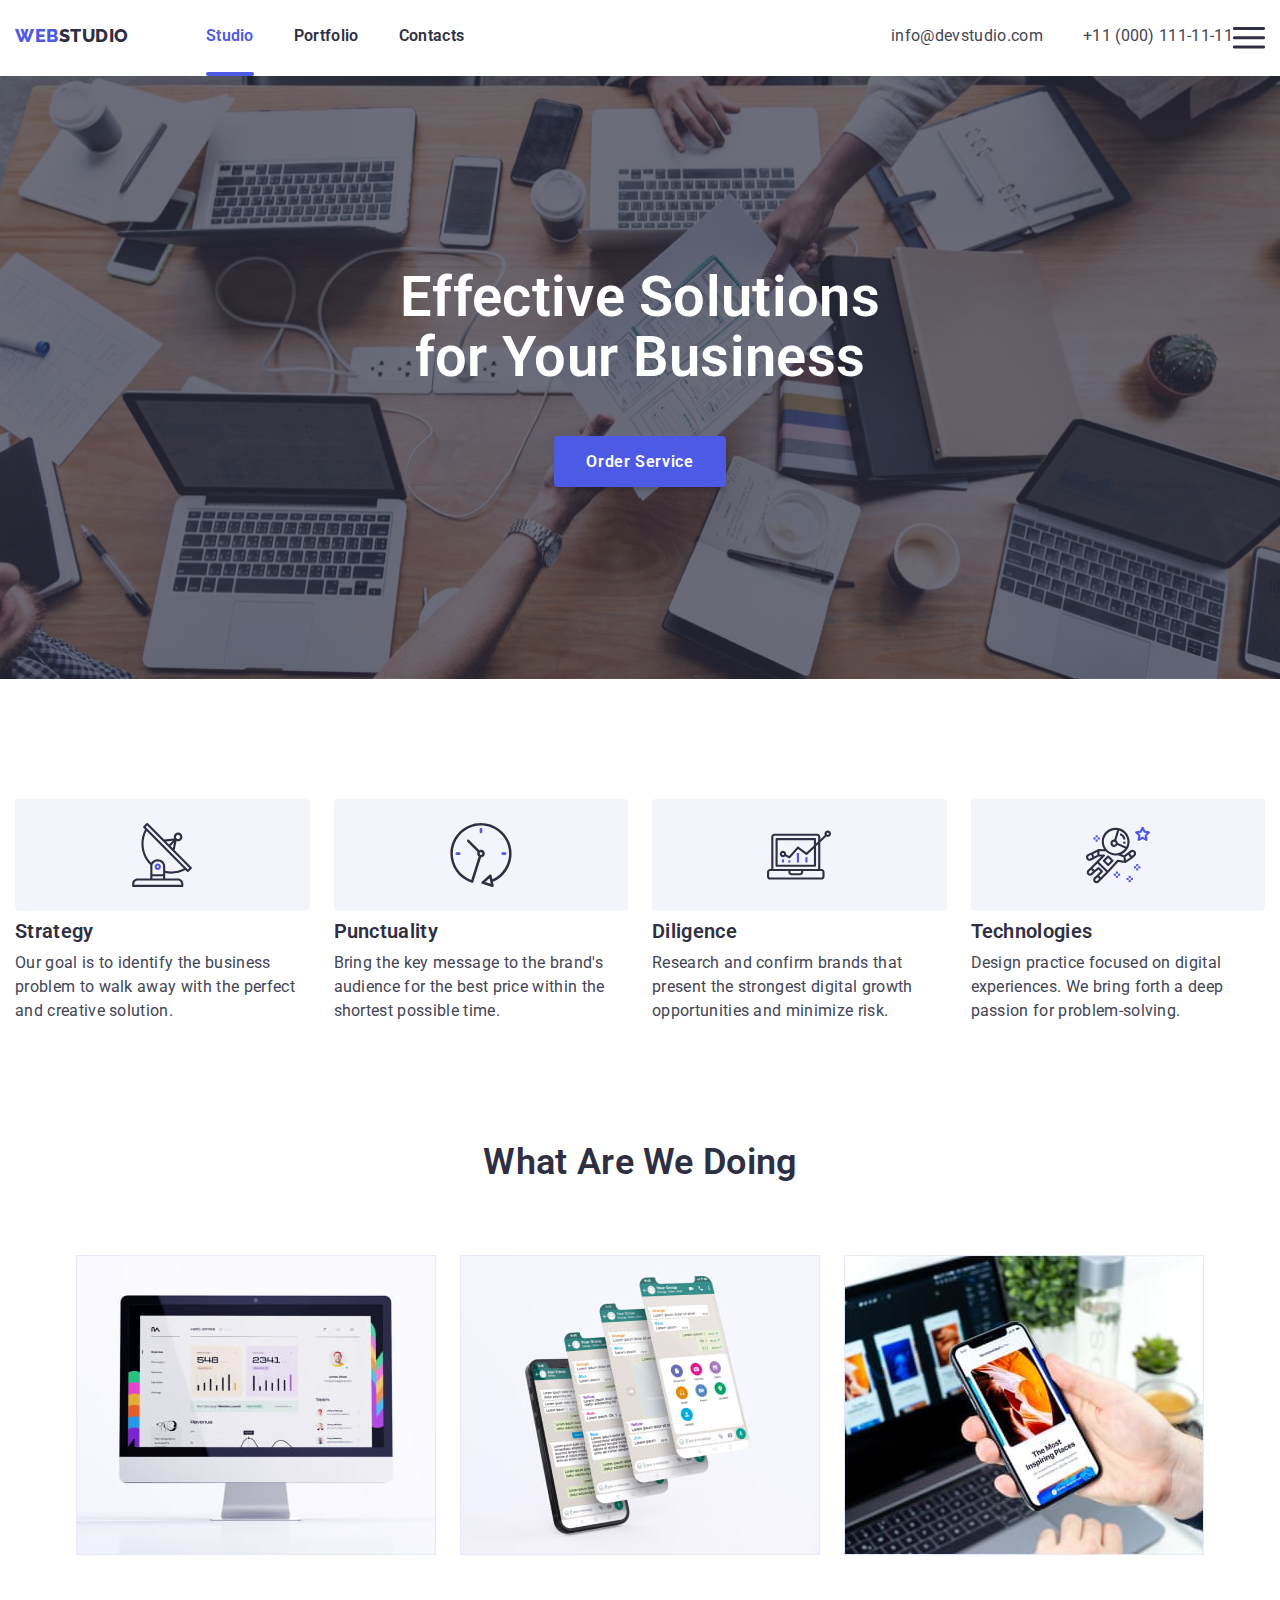
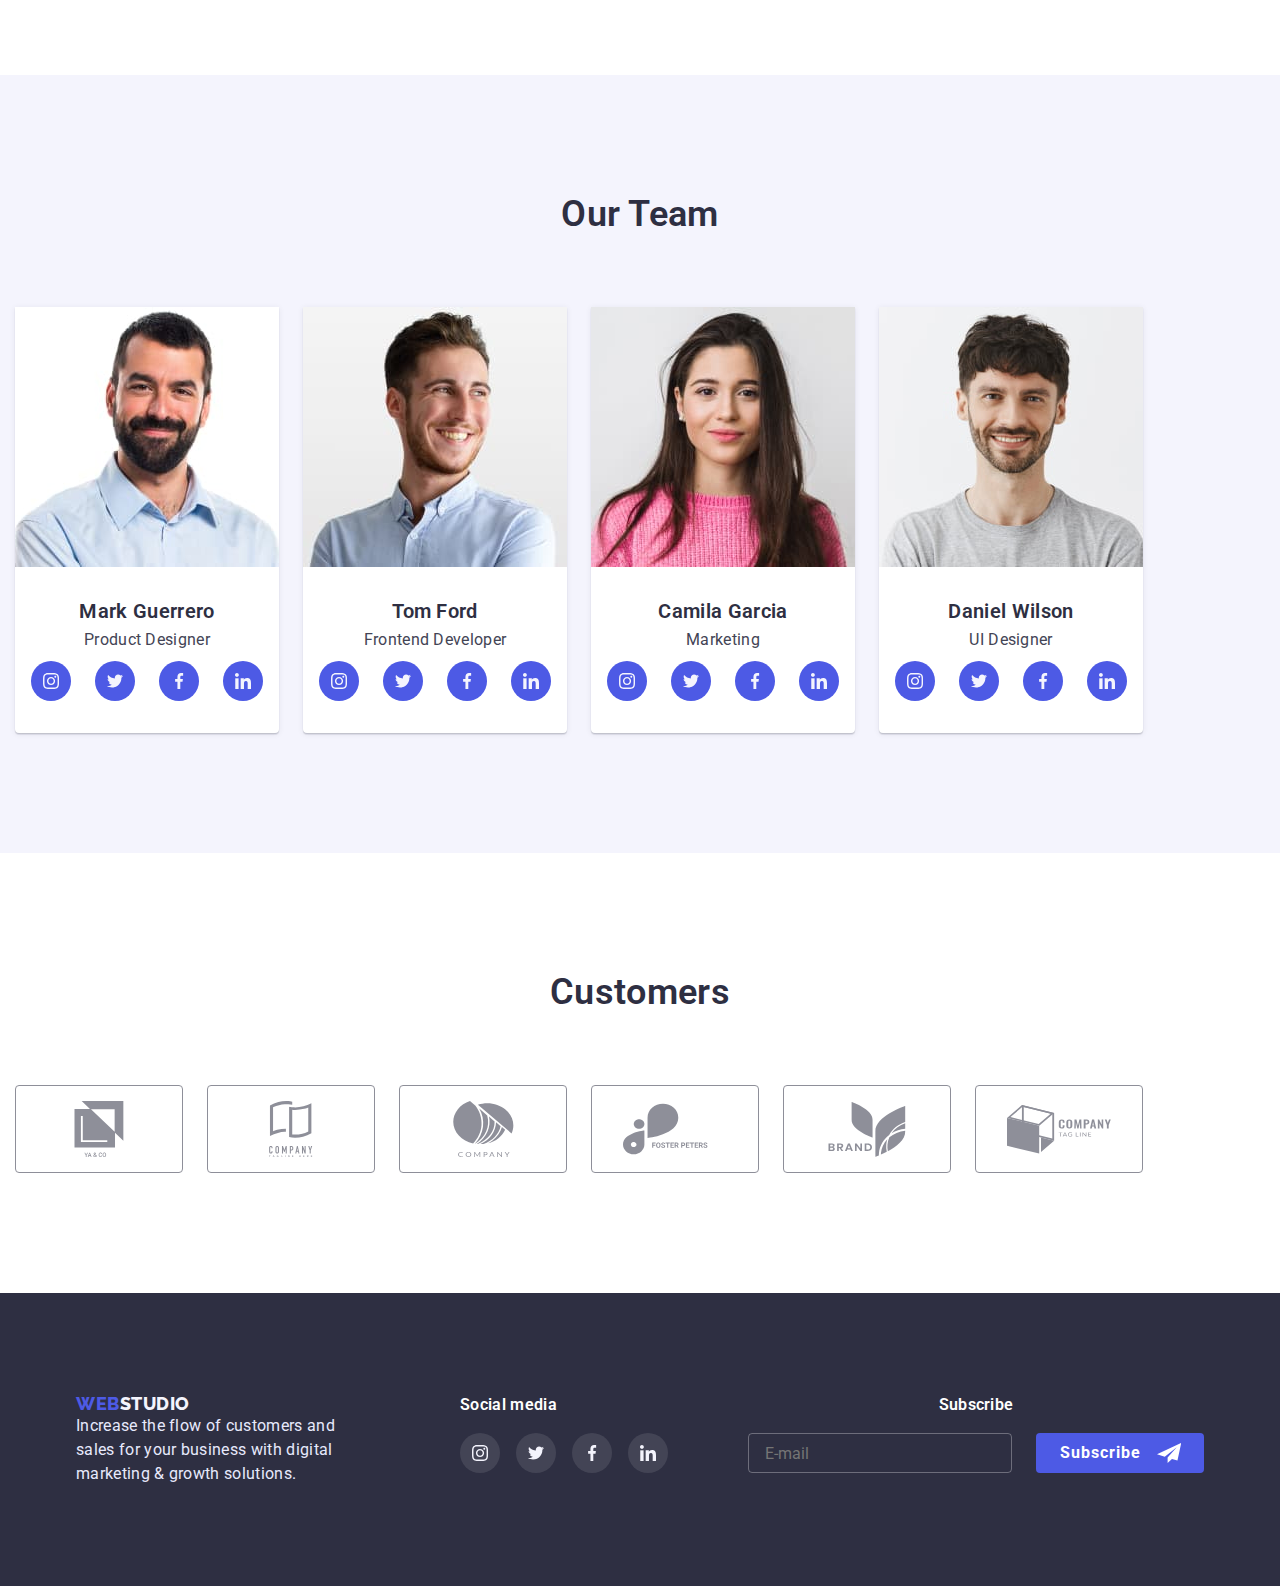
==== index.html @ 0134e2a5 "phone design" ====
<!DOCTYPE html>
<html lang="en">

<head>
    <meta charset="UTF-8" />
    <meta http-equiv="X-UA-Compatible" content="IE=edge" />
    <meta name="viewport" content="width=device-width, initial-scale=1.0" />
    <title>Web Studio</title>
    <link rel="stylesheet" href="./css/modern-normalize.css" />
    <link rel="stylesheet" href="./css/styles.css" />
    <link rel="preconnect" href="https://fonts.googleapis.com" />
    <link rel="preconnect" href="https://fonts.gstatic.com" crossorigin />
    <link
        href="https://fonts.googleapis.com/css2?family=Raleway:wght@700;800&family=Roboto:wght@400;500;700;900&display=swap"
        rel="stylesheet" />
</head>

<body>
    <header>
        <div class="container container-header">
            <a href="./index.html" class="logo-header link"><span class="web-logo">WEB</span>STUDIO</a>
            <nav class="nav-header">
                <ul class="nav-list">
                    <li><a href="./index.html" class="nav-link1 link">Studio</a></li>
                    <li>
                        <a href="./portfolio.html" class="nav-link link">Portfolio</a>
                    </li>
                    <li><a href="" class="nav-link link">Contacts</a></li>
                </ul>
            </nav>
            <ul class="contact-list">
                <li>
                    <a href="mailto:info@devstudio.com" class="contact-item link">info@devstudio.com</a>
                </li>
                <li>
                    <a href="tel:+110001111111" class="contact-item link">+11 (000) 111-11-11</a>
                </li>
            </ul>
            <svg class="menu-svg">
                <use href="./images/icons.svg#icon-menu"></use>
            </svg>
        </div>
    </header>
    <main>
        <!-- section1 -->
        <section class="section-one">
            <div class="container">
                <h1 class="main-title">Effective Solutions for Your Business</h1>
                <button type="button" class="order-button" data-modal-open>
                    Order Service
                </button>
                <div class="backdrop is-hidden" data-modal>
                    <div class="modal">
                        <button type="button" class="button-close-modal" data-modal-close>
                            <svg class="close-icon-modal">
                                <use href="./images/icons.svg#icon-close"></use>
                            </svg>
                        </button>
                        <form class="form">
                            <p>Leave your contacts and we will call you back</p>
                            <label class="label-form">
                                Name
                                <span class="input-wrapper">
                                    <input type="text" name="name" class="input-text-form" required />
                                    <svg class="icon-modal">
                                        <use href="./images/icons.svg#icon-name"></use>
                                    </svg>
                                </span>
                            </label>
                            <label class="label-form">
                                Phone
                                <span class="input-wrapper">
                                    <input type="tel" name="phone" class="input-text-form" required />
                                    <svg class="icon-modal">
                                        <use href="./images/icons.svg#icon-phone"></use>
                                    </svg></span>
                            </label>
                            <label class="label-form">
                                Email
                                <span class="input-wrapper">
                                    <input type="email" name="email-form" class="input-text-form" required />
                                    <svg class="icon-modal">
                                        <use href="./images/icons.svg#icon-email"></use>
                                    </svg></span>
                            </label>
                            <label class="label-form textarea-label">
                                Comment
                                <span class="input-wrapper">
                                    <textarea class="textarea-modal" name="comment"
                                        placeholder="Text input"></textarea></span>
                            </label>
                            <label class="label-checkbox">
                                <input type="checkbox" name="checkbox" class="checkbox" required />
                                <svg class="checkbox-svg">
                                    <use href="./images/icons.svg#icon-checkbox" width="10px" height="8px">
                                    </use>
                                </svg>
                                <span>
                                    I accept the terms and conditions of the
                                    <a href="#" class="link">Privacy Policy</a></span>
                            </label>
                            <button type="submit" class="submit-button">Send</button>
                        </form>
                    </div>
                </div>
            </div>
        </section>
        <!-- /section1 -->
        <!-- section2 -->
        <section class="section-two">
            <div class="container">
                <h2 class="hidden">Main features</h2>
                <ul class="feature-list">
                    <li class="feature-item">
                        <div class="icon-item-section-two">
                            <svg class="icon-section-two">
                                <use href="./images/icons.svg#icon-antenna"></use>
                            </svg>
                        </div>
                        <h3 class="feature-title">Strategy</h3>
                        <p class="feature-text">
                            Our goal is to identify the business problem to walk away with
                            the perfect and creative solution.
                        </p>
                    </li>
                    <li class="feature-item">
                        <div class="icon-item-section-two">
                            <svg class="icon-section-two">
                                <use href="./images/icons.svg#icon-clock"></use>
                            </svg>
                        </div>
                        <h3 class="feature-title">Punctuality</h3>
                        <p class="feature-text">
                            Bring the key message to the brand's audience for the best price
                            within the shortest possible time.
                        </p>
                    </li>
                    <li class="feature-item">
                        <div class="icon-item-section-two">
                            <svg class="icon-section-two">
                                <use href="./images/icons.svg#icon-diagram"></use>
                            </svg>
                        </div>
                        <h3 class="feature-title">Diligence</h3>
                        <p class="feature-text">
                            Research and confirm brands that present the strongest digital
                            growth opportunities and minimize risk.
                        </p>
                    </li>
                    <li class="feature-item">
                        <div class="icon-item-section-two">
                            <svg class="icon-section-two">
                                <use href="./images/icons.svg#icon-astronaut"></use>
                            </svg>
                        </div>
                        <h3 class="feature-title">Technologies</h3>
                        <p class="feature-text">
                            Design practice focused on digital experiences. We bring forth a
                            deep passion for problem-solving.
                        </p>
                    </li>
                </ul>
            </div>
        </section>
        <!-- /section2 -->
        <!-- section3 -->
        <section class="section-three">
            <div class="container container-section-three">
                <h2 class="section-title">What Are We Doing</h2>
                <ul class="img-list">
                    <li>
                        <img class="img-section-three" src="./images/computer.jpg" alt="computer" />
                    </li>
                    <li>
                        <img class="img-section-three" src="./images/phone.jpg" alt="phone" />
                    </li>
                    <li>
                        <img class="img-section-three" src="./images/laptop.jpg" alt="lapton and phone" />
                    </li>
                </ul>
            </div>
        </section>
        <!-- /section3 -->
        <!-- section4 -->
        <section class="section-four">
            <div class="container">
                <h2 class="section-title">Our Team</h2>
                <ul class="section-four-list">
                    <li class="section-four-item">
                        <img class="img-section-four" src="./images/mark.jpg" alt="Mark Guerrero photo" />
                        <div class="section-four-content">
                            <h3 class="full-name">Mark Guerrero</h3>
                            <p>Product Designer</p>
                            <ul class="icon-list-section-four">
                                <li class="icon-item-section-four">
                                    <a href="#" class="icons-social-media">
                                        <svg class="icon-section-four">
                                            <use href="./images/icons.svg#icon-instagram"></use>
                                        </svg></a>
                                </li>
                                <li class="icon-item-section-four">
                                    <a href="#" class="icons-social-media">
                                        <svg class="icon-section-four">
                                            <use href="./images/icons.svg#icon-twitter"></use>
                                        </svg></a>
                                </li>
                                <li class="icon-item-section-four">
                                    <a href="#" class="icons-social-media">
                                        <svg class="icon-section-four">
                                            <use href="./images/icons.svg#icon-facebook"></use>
                                        </svg>
                                    </a>
                                </li>
                                <li class="icon-item-section-four">
                                    <a href="#" class="icons-social-media">
                                        <svg class="icon-section-four">
                                            <use href="./images/icons.svg#icon-linkedin"></use>
                                        </svg>
                                    </a>
                                </li>
                            </ul>
                        </div>
                    </li>
                    <li class="section-four-item">
                        <img class="img-section-four" src="./images/tom.jpg" alt="Tom Ford photo" />
                        <div class="section-four-content">
                            <h3 class="full-name">Tom Ford</h3>
                            <p>Frontend Developer</p>
                            <ul class="icon-list-section-four">
                                <li class="icon-item-section-four">
                                    <a href="#" class="icons-social-media">
                                        <svg class="icon-section-four">
                                            <use href="./images/icons.svg#icon-instagram"></use>
                                        </svg></a>
                                </li>
                                <li class="icon-item-section-four">
                                    <a href="#" class="icons-social-media">
                                        <svg class="icon-section-four">
                                            <use href="./images/icons.svg#icon-twitter"></use>
                                        </svg></a>
                                </li>
                                <li class="icon-item-section-four">
                                    <a href="#" class="icons-social-media">
                                        <svg class="icon-section-four">
                                            <use href="./images/icons.svg#icon-facebook"></use>
                                        </svg>
                                    </a>
                                </li>
                                <li class="icon-item-section-four">
                                    <a href="#" class="icons-social-media">
                                        <svg class="icon-section-four">
                                            <use href="./images/icons.svg#icon-linkedin"></use>
                                        </svg>
                                    </a>
                                </li>
                            </ul>
                        </div>
                    </li>
                    <li class="section-four-item">
                        <img class="img-section-four" src="./images/camila.jpg" alt="Camila Garcia photo" />
                        <div class="section-four-content">
                            <h3 class="full-name">Camila Garcia</h3>
                            <p>Marketing</p>
                            <ul class="icon-list-section-four">
                                <li class="icon-item-section-four">
                                    <a href="#" class="icons-social-media">
                                        <svg class="icon-section-four">
                                            <use href="./images/icons.svg#icon-instagram"></use>
                                        </svg></a>
                                </li>
                                <li class="icon-item-section-four">
                                    <a href="#" class="icons-social-media">
                                        <svg class="icon-section-four">
                                            <use href="./images/icons.svg#icon-twitter"></use>
                                        </svg></a>
                                </li>
                                <li class="icon-item-section-four">
                                    <a href="#" class="icons-social-media">
                                        <svg class="icon-section-four">
                                            <use href="./images/icons.svg#icon-facebook"></use>
                                        </svg>
                                    </a>
                                </li>
                                <li class="icon-item-section-four">
                                    <a href="#" class="icons-social-media">
                                        <svg class="icon-section-four">
                                            <use href="./images/icons.svg#icon-linkedin"></use>
                                        </svg>
                                    </a>
                                </li>
                            </ul>
                        </div>
                    </li>
                    <li class="section-four-item">
                        <img class="img-section-four" src="./images/daniel.jpg" alt="Daniel Wilson photo" />
                        <div class="section-four-content">
                            <h3 class="full-name">Daniel Wilson</h3>
                            <p>UI Designer</p>
                            <ul class="icon-list-section-four">
                                <li class="icon-item-section-four">
                                    <a href="#" class="icons-social-media">
                                        <svg class="icon-section-four">
                                            <use href="./images/icons.svg#icon-instagram"></use>
                                        </svg></a>
                                </li>
                                <li class="icon-item-section-four">
                                    <a href="#" class="icons-social-media">
                                        <svg class="icon-section-four">
                                            <use href="./images/icons.svg#icon-twitter"></use>
                                        </svg></a>
                                </li>
                                <li class="icon-item-section-four">
                                    <a href="#" class="icons-social-media">
                                        <svg class="icon-section-four">
                                            <use href="./images/icons.svg#icon-facebook"></use>
                                        </svg>
                                    </a>
                                </li>
                                <li class="icon-item-section-four">
                                    <a href="#" class="icons-social-media">
                                        <svg class="icon-section-four">
                                            <use href="./images/icons.svg#icon-linkedin"></use>
                                        </svg>
                                    </a>
                                </li>
                            </ul>
                        </div>
                    </li>
                </ul>
            </div>
        </section>
        <!-- /section4 -->
        <!-- section5 -->
        <section class="section-five">
            <div class="container">
                <h2 class="section-title">Customers</h2>
                <ul class="icon-list-section-five">
                    <li class="icon-item-section-five">
                        <a href="#" class="icon-link-section-five">
                            <svg class="icon-section-five">
                                <use href="./images/icons.svg#icon-group1"></use>
                            </svg>
                        </a>
                    </li>
                    <li class="icon-item-section-five">
                        <a href="#" class="icon-link-section-five">
                            <svg class="icon-section-five">
                                <use href="./images/icons.svg#icon-group2"></use>
                            </svg>
                        </a>
                    </li>
                    <li class="icon-item-section-five">
                        <a href="#" class="icon-link-section-five">
                            <svg class="icon-section-five">
                                <use href="./images/icons.svg#icon-group3"></use>
                            </svg>
                        </a>
                    </li>
                    <li class="icon-item-section-five">
                        <a href="#" class="icon-link-section-five">
                            <svg class="icon-section-five">
                                <use href="./images/icons.svg#icon-group4"></use>
                            </svg>
                        </a>
                    </li>
                    <li class="icon-item-section-five">
                        <a href="#" class="icon-link-section-five">
                            <svg class="icon-section-five">
                                <use href="./images/icons.svg#icon-group5"></use>
                            </svg>
                        </a>
                    </li>
                    <li class="icon-item-section-five">
                        <a href="#" class="icon-link-section-five">
                            <svg class="icon-section-five">
                                <use href="./images/icons.svg#icon-group6"></use>
                            </svg>
                        </a>
                    </li>
                </ul>
            </div>
        </section>
    </main>
    <footer>
        <div class="container container-footer">
            <div class="footer-box">
                <a href="./index.html" class="logo-footer link">
                    <span class="web-logo">WEB</span>STUDIO
                </a>
                <p class="text-footer">
                    Increase the flow of customers and sales for your business with
                    digital marketing & growth solutions.
                </p>
            </div>
            <div class="footer-social-media">
                <p class="p-footer-icons">Social media</p>
                <ul class="icon-list-footer">
                    <li class="icon-item-footer">
                        <a href="#" class="icons-social-media">
                            <svg class="icon-footer">
                                <use href="./images/icons.svg#icon-instagram"></use>
                            </svg></a>
                    </li>
                    <li class="icon-item-footer">
                        <a href="#" class="icons-social-media">
                            <svg class="icon-footer">
                                <use href="./images/icons.svg#icon-twitter"></use>
                            </svg>
                        </a>
                    </li>
                    <li class="icon-item-footer">
                        <a href="#" class="icons-social-media">
                            <svg class="icon-footer">
                                <use href="./images/icons.svg#icon-facebook"></use>
                            </svg>
                        </a>
                    </li>
                    <li class="icon-item-footer">
                        <a href="#" class="icons-social-media">
                            <svg class="icon-footer">
                                <use href="./images/icons.svg#icon-linkedin"></use>
                            </svg>
                        </a>
                    </li>
                </ul>
            </div>
            <div class="subscribe-footer">
                <p class="p-footer-icons">Subscribe</p>
                <form>
                    <label class="label-subscribe">
                        <input name="email-footer" type="email" placeholder="E-mail" class="input-footer" required>
                    </label>
                    <button type="submit" class="subscribe-button">Subscribe
                        <svg class="svg-subscribe-button">
                            <use href="./images/icons.svg#icon-send"></use>
                        </svg></button>
                </form>
            </div>
        </div>
    </footer>
    <script src="./js/modal.js"></script>
</body>

</html>
---- css/styles.css ----
:root {
    --iris: #4d5ae5;
    --navy-blue: #2E2F42;
    --green: #31D0AA;
    --slate: #434455;
    --light-slate: #8e8f99;
    --cornflower: #E7E9FC;
    --cloud: #f4f4fd;
}

* {
    margin: 0;
    padding: 0;
}

body {
    font-family: 'Roboto', sans-serif;
    font-style: normal;
    font-size: 16px;
    letter-spacing: 0.02em;
    color: var(--slate);
}

li {
    list-style: none;
}

.link{
    text-decoration: none;
}

.container {
    margin-left: auto;
    margin-right: auto;
    padding: 0 15px;
}

.hidden {
    position: absolute;
    width: 1px;
    height: 1px;
    margin: -1px;
    border: 0;
    padding: 0;
    white-space: nowrap;
    clip-path: inset(100%);
    clip: rect(0 0 0 0);
    overflow: hidden;
}

.section-title {
    font-weight: 600;
    font-size: 36px;
    line-height: 1.11;
    text-transform: capitalize;
    color: var(--navy-blue);
    margin-bottom: 72px;
}

div>.section-title {
    text-align: center;
}
.icons-social-media{
    display: flex;
    justify-content: center;
    align-items: center;
}

.icons-social-media:hover,
.icons-social-media:focus {
    background-color: var(--green);
}

/* header */
header {
    background: #FFFFFF;
    box-shadow: 0px 2px 1px rgba(46, 47, 66, 0.08), 0px 1px 1px rgba(46, 47, 66, 0.16), 0px 1px 6px rgba(46, 47, 66, 0.08);
}

.container-header {
    display: flex;
    align-items: center;
}

.logo-header {
    font-family: 'Raleway';
    font-weight: 800;
    font-size: 18px;
    line-height: 1.33;
    letter-spacing: 0.03em;
    text-transform: uppercase;
    color: var(--navy-blue);
    margin-right: 77px;
    padding: 24px 0 28px 0;
}

.web-logo {
    color: var(--iris);
}

.nav-header {
    margin-right: auto;
}

.nav-list {
    display: flex;
}

.nav-list li:not(:last-child) {
    margin-right: 40px;
}

.nav-link1,
.nav-link2 {
    font-weight: 600;
    line-height: 1.5;
    color: var(--navy-blue);
    position: relative;
    transition: color 250ms cubic-bezier(0.4, 0, 0.2, 1);
    padding: 24px 0 28px 0;
    display: block;
    color: var(--iris);
}

.nav-link1::after,
.nav-link2::after {
    content: '';
    position: absolute;
    background-color: #4d5ae5;
    width: 100%;
    border-radius: 4px;
    height: 4px;
    left: 0;
    bottom: 0;
}

.nav-link {
    display: block;
    font-weight: 600;
    line-height: 1.5;
    color: var(--navy-blue);
    padding: 24px 0 28px 0;
    transition: color 250ms cubic-bezier(0.4, 0, 0.2, 1);
}

.nav-link:hover,
.nav-link:focus,
.nav-link:active {
    color: var(--iris);
}

.nav-link1:hover,
.nav-link1:focus,
.nav-link1:active, 
.nav-link2:hover,
.nav-link2:focus,
.nav-link2:active
.nav-link3:hover,
.nav-link3:focus,
.nav-link3:active{
    color: var(--iris);
}

.contact-list {
    display: flex;
}

.contact-list li:not(:last-child) {
    margin-right: 40px;
}

.contact-item {
    color: var(--slate);
    display: block;
    line-height: 1.5;
    padding: 24px 0 28px 0;
    transition: color 250ms cubic-bezier(0.4, 0, 0.2, 1);
}

.contact-item:hover,
.contact-item:focus,
.contact-item:active {
    color: var(--iris);
}
.menu-svg{
    width: 32px;
    height: 22px;
    stroke: var(--navy-blue);
}
/* main */
/* section1 */
.section-one {
    padding: 192px 0;
    text-align: center;
    background-image: linear-gradient(90deg, rgba(46, 47, 66, 0.7) 100%, rgba(46, 47, 66, 0.7) 100%), url(../images/peopleOffice.jpg);
    background-size: 1440px 603px;
    background-position: center;
    background-repeat: no-repeat;
}

.main-title {
    font-weight: 600;
    font-size: 56px;
    line-height: 1.07;
    color: #FFFFFF;
    margin-bottom: 48px;
    width: 492px;
    margin-left: auto;
    margin-right: auto;
}

.order-button {
    display: inline-block;
    background-color: var(--iris);
    box-shadow: 0px 4px 4px 0px #00000026;
    padding: 16px 32px;
    border-radius: 4px;
    cursor: pointer;
    font-weight: 600;
    line-height: 1.19;
    font-size: 16px;
    letter-spacing: 0.04em;
    color: #FFFFFF;
    border: 0;
    transition: background-color 250ms cubic-bezier(0.4, 0, 0.2, 1), box-shadow 2000ms cubic-bezier(0.4, 0, 0.2, 1);
}

.order-button:hover,
.order-button:focus {
    box-shadow: 0px 2px 1px 0px #2E2F4214, 0px 1px 1px 0px #2E2F4229, 0px 1px 6px 0px #2E2F4214;
}

.order-button:active {
    background-color: #404BBF;
    box-shadow: 0px 4px 4px 0px #00000026;
}

/* section2 */
.icon-item-section-two {
    display: flex;
    justify-content: center;
    align-items: center;
    background-color: var(--cloud);
    height: 112px;
    border-radius: 4px;
    margin-bottom: 8px;
}

.icon-section-two {
    width: 64px;
    height: 64px;
}

.section-two {
    padding: 120px 0;
}

.feature-list {
    display: flex;
}

.feature-item {
    flex-basis: calc((100% - 3 * 24px) / 4);
}

.feature-item:not(:last-child) {
    margin-right: 24px;
}

.feature-text {
    line-height: 1.5;
}

.feature-title {
    font-weight: 600;
    font-size: 20px;
    line-height: 1.2;
    color: var(--navy-blue);
    margin-bottom: 8px;
}

/* section3 */
.section-three {
    padding-bottom: 120px;
}

.container-section-three {
    flex-direction: column;
}

.img-section-three {
    display: block;
    max-width: 100%;
    height: auto;
}

.img-list {
    display: flex;
    justify-content: center;
}

.img-list li:not(:last-child) {
    margin-right: 24px;
}

/* section4 */
.section-four {
    background-color: var(--cloud);
    padding: 120px 0;
}

.section-four-content {
    padding: 32px 16px;
    text-align: center;
}

.section-four-list {
    display: flex;
}

.icon-list-section-four {
    display: flex;
    justify-content: center;
    align-items: center;
}

.section-four-content p {
    margin-bottom: 12px;
}

.icon-section-four{
width: 16px;
height: 16px;
}

.icon-item-section-four:not(:last-child) {
    margin-right: 24px;
}

.section-four-item {
    background-color: #FFFFFF;
    box-shadow: 0px 1px 6px rgba(46, 47, 66, 0.08), 0px 1px 1px rgba(46, 47, 66, 0.16), 0px 2px 1px rgba(46, 47, 66, 0.08);
    border-radius: 0px 0px 4px 4px;
}

.section-four-item:not(:last-child) {
    margin-right: 24px;
}

.full-name {
    font-weight: 600;
    font-size: 20px;
    line-height: 1.2;
    color: var(--navy-blue);
    margin-bottom: 8px;
}

.img-section-four {
    display: block;
    width: 264px;
    height: 260px;
}

.icon-item-section-four a{
    width: 40px;
    height: 40px;
    border-radius: 50%;
    background-color: var(--iris);
    transition: background-color 250ms cubic-bezier(0.4, 0, 0.2, 1);
}
/* section5 */
.section-five {
    padding: 120px 0;
}

.icon-list-section-five {
    display: flex;
}

.icon-link-section-five {
    width: 168px;
    height: 88px;
    border: 1px solid var(--light-slate);
    border-radius: 4px;
    fill: var(--light-slate);
    display: flex;
    align-items: center;
    justify-content: center;
    transition: fill 250ms cubic-bezier(0.4, 0, 0.2, 1), border 250ms cubic-bezier(0.4, 0, 0.2, 1);
}

.icon-link-section-five:hover,
.icon-link-section-five:focus {
    fill: var(--iris);
    border: 1px solid var(--iris);
}

.icon-item-section-five:not(:last-child) {
    margin-right: 24px;
}

.icon-section-five {
    width: 104px;
    height: 56px;
} 
/* footer */
footer {
    background-color: var(--navy-blue);
    padding: 100px 0;
    display: flex;
}
.container-footer {
    display: flex;
}
.footer-social-media{
    margin-right: 80px;
}
.footer-box {
    width: 264px;
    margin-right: 120px;
}

.logo-footer {
    font-family: 'Raleway';
    font-weight: 800;
    font-size: 18px;
    line-height: 1.166;
    letter-spacing: 0.03em;
    text-transform: uppercase;
    color: var(--cloud);
    margin-bottom: 16px;
}

.text-footer {
    line-height: 1.5;
    color: var(--cornflower);
}

.icon-list-footer {
    display: flex;
}

.p-footer-icons {
    font-weight: 600;
    line-height: 1.5;
    color: #ffffff;
    margin-bottom: 16px;
}

.icon-footer {
    width: 16px;
    height: 16px;
}

.icon-item-footer a {
    background-color: rgba(255, 255, 255, 0.1);
    transition: background-color 250ms cubic-bezier(0.4, 0, 0.2, 1);
    width: 40px;
    height: 40px;
    border-radius: 50%;
}

.icon-item-footer:not(:last-child) {
    margin-right: 16px;
}
.subscribe-button{
    color: #fff;
    background-color: var(--iris);
    width: 168px;
    height: 40px;
    cursor: pointer;
    border: none;
    border-radius: 4px;
    font-weight: 700;
    letter-spacing: 0.06em;
    font-size: 16px;
    line-height: 1.5;
    padding: 8px 0 8px 24px;
    display: flex;
    transition: background-color 250ms cubic-bezier(0.4, 0, 0.2, 1);
}
.subscribe-button:active{
    background-color: rgba(64, 75, 191, 1);
}

.label-subscribe p{
    margin-bottom: 16px;
}
.input-footer{
    width: 264px;
    height: 40px;
    border-radius: 4px;
    background-color: inherit;
    border: 1px solid rgba(255, 255, 255, 0.3);
    color: #fff;
    outline: inherit;
    padding: 8px 0 8px 16px;
    transition: border-color 250ms linear;
}
.input-footer:focus {
    border-color: var(--iris);
}
.label-subscribe{
    margin-right: 24px;
    display: flex;
    flex-direction: column;
    cursor: pointer;
}

.svg-subscribe-button{
    width: 24px;
    height: 24px;
    fill: #fff;
    margin-left: 16px;
}
.subscribe-footer form{
    display: flex;
}
/* portfolio */
.section-portfolio {
    padding-top: 96px;
    padding-bottom: 120px;
}

.portfolio-button-list {
    display: flex;
    justify-content: center;
    margin-bottom: 72px;
}

.portfolio-button {
    background-color: var(--cloud);
    border: 1px solid var(--cornflower);
    border-radius: 4px;
    font-weight: 600;
    letter-spacing: 0.04em;
    line-height: 1.5;
    font-size: 16px;
    cursor: pointer;
    color: var(--iris);
    padding: 8px 16px;
    transition: color 250ms cubic-bezier(0.4, 0, 0.2, 1), background-color 250ms cubic-bezier(0.4, 0, 0.2, 1), box-shadow 250ms cubic-bezier(0.4, 0, 0.2, 1);
}

.portfolio-button-list li:not(:last-child) {
    margin-right: 24px;
}

.portfolio-button:hover,
.portfolio-button:focus {
    box-shadow: 0px 2px 2px 0px #0000001F, 0px 2px 1px 0px #00000014, 0px 3px 1px 0px #0000001A;
    background-color: var(--iris);
    color: #FFFFFF;
    border-color: transparent;
}

.portfolio-button:active {
    background-color: var(--cloud);
    color: var(--iris);
    box-shadow: none;
}

.portfolio-block-list {
    display: flex;
    flex-wrap: wrap;
}

.img-portfolio {
    display: block;
}

.portfolio-block {
    display: flex;
    flex-direction: column;
    box-shadow: 0px 1px 6px 0px rgba(46, 47, 66, 0.08);
    flex-basis: calc((100% - 6 * 24px) / 9);
    transition: box-shadow 250ms cubic-bezier(0.4, 0, 0.2, 1);
}

.portfolio-block:hover {
    box-shadow: 0px 2px 1px 0px #2E2F4214, 0px 1px 1px 0px #2E2F4229, 0px 1px 6px 0px #2E2F4214;
}

.portfolio-block a:focus {
    box-shadow: 0px 2px 1px 0px #2E2F4214, 0px 1px 1px 0px #2E2F4229, 0px 1px 6px 0px #2E2F4214;
}

.portfolio-block:not(:nth-last-child(-n + 3)) {
    margin-bottom: 48px;
}

.portfolio-block:not(:nth-child(3n)) {
    margin-right: 24px;
}

.block-content {
    padding: 32px 16px 32px 16px;
    border-bottom: 0.5px solid var(--cloud);
    border-right: 0.5px solid var(--cloud);
    border-left: 0.5px solid var(--cloud);
}

.picture-text {
    color: var(--cloud);
    line-height: 1.5;
}

.section-h {
    font-weight: 600;
    font-size: 20px;
    line-height: 1.2;
    color: var(--navy-blue);
    margin-bottom: 8px;
}

.relative-portfolio-block {
    position: relative;
    width: 360px;
    height: 300px;
    overflow: hidden;
}

.absolute-portfolio-block {
    position: absolute;
    transition: top 250ms cubic-bezier(0.4, 0, 0.2, 1);
    padding: 40px 32px 0 32px;
    background-color: var(--iris);
    width: 360px;
    height: 300px;
    left: 0;
    top: 300px;
}

.portfolio-block:hover .absolute-portfolio-block,
a:focus .absolute-portfolio-block {
    top: 0;
}

.block-content p {
    color: var(--slate);
}

/* modal */
.is-hidden {
    visibility: hidden;
    opacity: unset;
    pointer-events: none;
}

.modal {
    position: absolute;
    top: 50%;
    left: 50%;
    transform: translate(-50%, -50%);
    width: 408px;
    height: 579px;
    background-color: rgba(252, 252, 252, 1);
    opacity: 1;
    padding:  72px 24px 24px 24px;
    display: flex;
    flex-direction: column;
    align-items: center;
    justify-content: center;
}

.is-hidden .modal{
    opacity: 0;
    top: 100%
}
.backdrop {
    position: fixed;
    top: 0;
    left: 0;
    width: 100%;
    height: 100%;
    background-color: rgba(46, 47, 66, 0.4);
    opacity: 1;
    transition: opacity 375ms cubic-bezier(0.4, 0, 0.2, 1), visibility 375ms cubic-bezier(0.4, 0, 0.2, 1), pointer-events 375ms cubic-bezier(0.4, 0, 0.2, 1);
}
.backdrop.is-hidden{
    opacity: 0;
}
.backdrop:not(.is-hidden) .modal{
    transition: opacity 375ms cubic-bezier(0.4, 0, 0.2, 1), top 375ms cubic-bezier(0.4, 0, 0.2, 1);
}
.backdrop.is-hidden .modal {
    transition: opacity 375ms cubic-bezier(0.4, 0, 0.2, 1), top 375ms cubic-bezier(0.4, 0, 0.2, 1);
}

.close-icon-modal {
    width: 8px;
    height: 8px;
}

.button-close-modal {
    border: 1px solid rgba(0, 0, 0, 0.1);
    border-radius: 50%;
    width: 24px;
    height: 24px;
    position: absolute;
    left: 360px;
    top: 24px;
    display: flex;
    justify-content: center;
    align-items: center;
    cursor: pointer;
    background-color: var(--cornflower);
}


.button-close-modal:hover,
.button-close-modal:focus {
    box-shadow: 0px 2px 1px 0px rgba(46, 47, 66, 0.08), 0px 1px 1px 0px rgba(46, 47, 66, 0.16), 0px 1px 6px 0px rgba(46, 47, 66, 0.08);
    border: none;
}



/* form */
.subscribe-footer p{
    font-weight: 600;
    font-size: 16px;
    line-height: 1.5;
    display: flex;
    justify-content: center;
    color: #fff;
}
.textarea-label{
    margin-bottom: 16px;
}
.textarea-modal{
    resize: none;
    height: 120px;
    width: 100%;
    border: 1px solid rgba(33, 33, 33, 0.2);
    border-radius: 4px;
    padding-left: 16px;
    padding-top: 8px;
    outline: transparent;
    transition: border-color 250ms cubic-bezier(0.4, 0, 0.2, 1);
}
.textarea-modal::placeholder{
    font-weight: 400;
    font-size: 12px;
    line-height: 1.667;
    color: rgba(117, 117, 117, 0.5);
}
.textarea-modal:focus{
    border-color: var(--iris);
}
.textarea-wrapper{
    margin-bottom: 16px;    
}
.input-text-form{
    width: 100%;
    height: 40px;
    border-radius: 4px;
    border: 1px solid rgba(33, 33, 33, 0.2);
    padding-left: 34px;
    transition: border-color 250ms cubic-bezier(0.4, 0, 0.2, 1);
}
.input-text-form{
    outline: transparent;
}
.input-text-form:focus{
    border-color: var(--iris);
}
.input-text-form:focus+.icon-modal{
    fill: var(--iris);
}
.label-form{
    cursor: pointer;
    margin-bottom: 8px;
    font-weight: 400;
    font-size: 12px;
    line-height: 1.166;
    color: var(--light-slate);
    display: flex;
    flex-direction: column;
    text-align: start;
}
.input-wrapper{
    position: relative;
    margin-top: 4px;
}

.label-checkbox a{
    color: var(--iris);
}
.label-form:nth-child(2) .icon-modal{
    width: 12px;
    height: 12px;
}
.label-form:nth-child(3) .icon-modal{
width: 13px;
height: 13px;
}
.label-form:nth-child(4) .icon-modal{
width: 15px;
height: 12px;
}
.icon-modal{
    position: absolute;
    fill: inherit;
    transition: fill 250ms cubic-bezier(0.4, 0, 0.2, 1);
    top: 14px;
    left: 19px;   
}

.submit-button{
    width: 170px;
    padding: 16px 32px;
    background-color: var(--iris);
    border: none;
    border-radius: 4px;
    color: #fff;
    cursor: pointer;
}
.submit-button:hover,
.submit-button:focus{
    box-shadow: 0px 1px 6px rgba(46, 47, 66, 0.08), 0px 1px 1px rgba(46, 47, 66, 0.16), 0px 2px 1px rgba(46, 47, 66, 0.08);
}
.label-checkbox{
    display: flex;
    margin-bottom: 24px;
    cursor: pointer;
    position: relative;
    font-size: 12px;
    font-weight: 400px;
    line-height: 1.333;
}
.checkbox{
    width: 16px;
    height: 16px;
    border-radius: 2px;
    margin-right: 8px;
    opacity: 1;
}

.checkbox-svg{
    position: absolute;
    width: 16px;
    height: 16px;
    fill: #fff;
    padding: 4px 3px;
    border-radius: 2px;
    transition: background-color 250ms linear, border 250ms linear;
}
.checkbox:checked{
    opacity: 0;
}
.checkbox:checked+.checkbox-svg{
    background-color: var(--iris);
}
/* phone */
@media screen and (min-width: 480px) and (max-width: 768px){
    /* header */
    .nav-list,
    .contact-list,
    .icon-item-section-two,
    .section-three{
        position: absolute;
        width: 1px;
        height: 1px;
        margin: -1px;
        border: 0;
        padding: 0;
        white-space: nowrap;
        clip-path: inset(100%);
        clip: rect(0 0 0 0);
        overflow: hidden;
    }
    .logo-header{
        padding: 24px 0;
    }
    .container{
        padding: 0 16px;
        width: 100%;
    }
    /* section1 */
    .main-title{
    font-weight: 600;
    font-size: 36px;
    line-height: 1.11;
    width: 317px;
    }
    .section-one{
        padding: 112px 0;
    }
    /* section2 */
    .section-two{
        padding: 96px 0;
    }
    .feature-list{
        flex-direction: column;
    }
    .feature-item{
        display: flex;
        flex-direction: column;
        justify-content: center;
        align-items: center;
    }
    .feature-item:not(:last-child){
        margin-right: 0;
        margin-bottom: 72px;
    }
    .feature-title{
        font-size: 36px;
        line-height: 1.11;
    }
    .feature-text{
        font-weight: 600;
    }
    /* section4 */
    .section-four{
        padding: 96px 0;
    }
    .section-title{
        margin-bottom: 72px;
    }
    .section-four-list{
        flex-direction: column;
        justify-content: center;
        align-items: center;
    }
    .section-four-item{
        width: 260.35px;
    }
    .img-section-four{
        width: 100%;
    }
    .section-four-item:not(:last-child){
        margin-right: 0;
        margin-bottom: 72px;
    }
    /* section5 */
    .section-five{
        padding: 96px 0;
    }
    .icon-list-section-five{
        flex-wrap: wrap;
        justify-content: center;
        column-gap: 16px;
        row-gap: 72px;
    }
    .icon-item-section-five{
        width: 190px;
    }
    .icon-item-section-five:not(:last-child){
        margin-right: 0;
    }
    .icon-link-section-five{
    width: 190px;
    }
    /* footer */
    .container-footer{
    flex-direction: column;
    justify-content: center;
    align-items: center;
    }
    .footer-box{
        margin-right: 0;
        display: flex;
        justify-content: center;
        align-items: center;
        flex-direction: column;
        margin-bottom: 72px;
    }
    .footer-social-media{
        margin-right: 0;
        display: flex;
        justify-content: center;
        align-items: center;
        flex-direction: column;
        margin-bottom: 72px;
    }
    .subscribe-footer{
        margin-right: 0;
        display: flex;
        justify-content: center;
        align-items: center;
        flex-direction: column;
        width: 100%;
    }
    .subscribe-footer form{
        flex-direction: column;    
        align-items: center;
        width: 100%;
    }
    .p-footer-icons{
        margin-bottom: 16px;
    }
    .label-subscribe{
        width: 100%;
        margin: 0 0 16px 0;
    }
    .input-footer{
        width: 100%;
    }
}
@media screen and (min-width: 768px) and (max-width: 1200px)
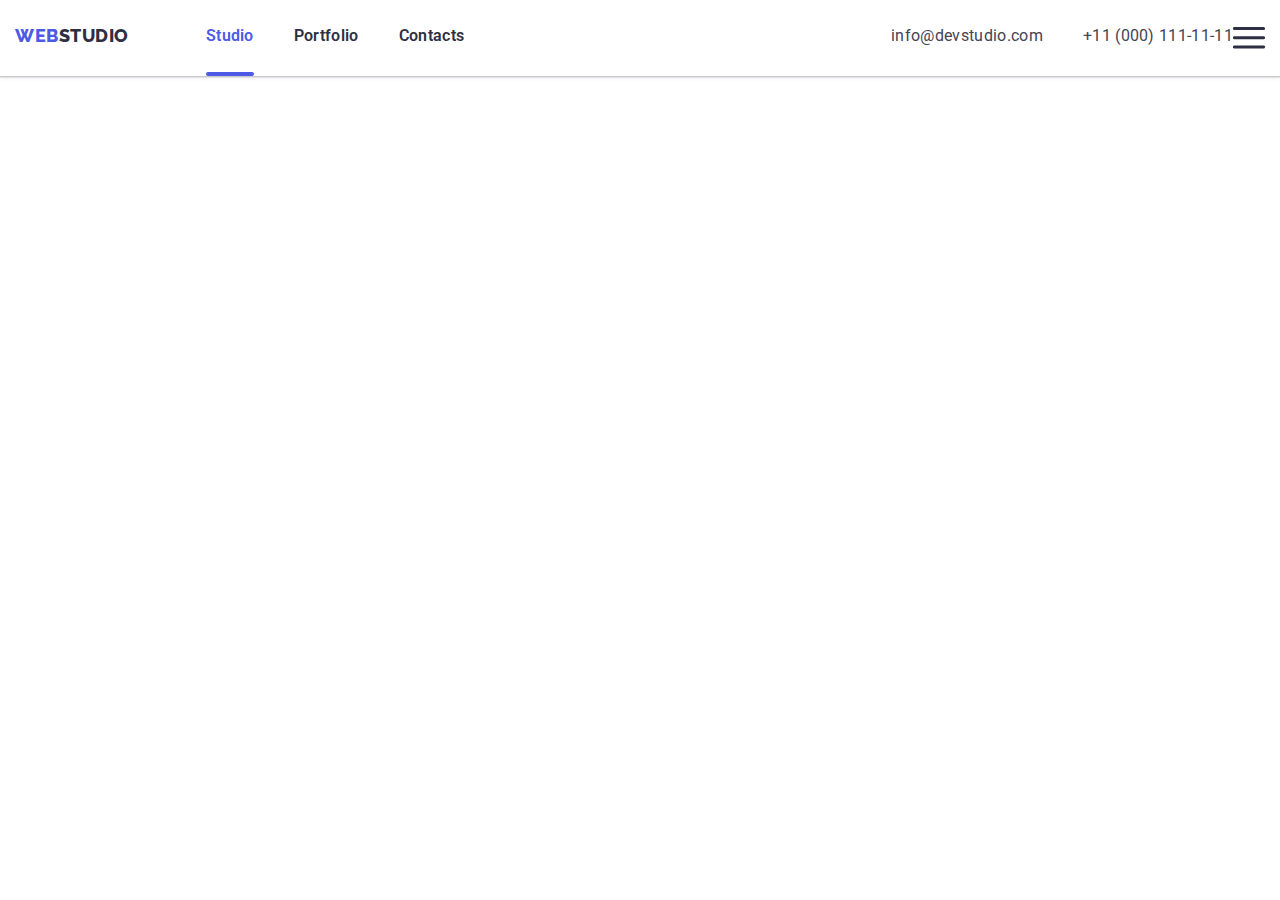
==== commit 08ddec91: "header tablet" ====
--- a/index.html
+++ b/index.html
@@ -43,7 +43,7 @@
     </header>
     <main>
         <!-- section1 -->
-        <section class="section-one">
+        <!-- <section class="section-one">
             <div class="container">
                 <h1 class="main-title">Effective Solutions for Your Business</h1>
                 <button type="button" class="order-button" data-modal-open>
@@ -104,10 +104,10 @@
                     </div>
                 </div>
             </div>
-        </section>
+        </section> -->
         <!-- /section1 -->
         <!-- section2 -->
-        <section class="section-two">
+        <!-- <section class="section-two">
             <div class="container">
                 <h2 class="hidden">Main features</h2>
                 <ul class="feature-list">
@@ -161,10 +161,10 @@
                     </li>
                 </ul>
             </div>
-        </section>
+        </section> -->
         <!-- /section2 -->
         <!-- section3 -->
-        <section class="section-three">
+        <!-- <section class="section-three">
             <div class="container container-section-three">
                 <h2 class="section-title">What Are We Doing</h2>
                 <ul class="img-list">
@@ -179,10 +179,10 @@
                     </li>
                 </ul>
             </div>
-        </section>
+        </section> -->
         <!-- /section3 -->
         <!-- section4 -->
-        <section class="section-four">
+        <!-- <section class="section-four">
             <div class="container">
                 <h2 class="section-title">Our Team</h2>
                 <ul class="section-four-list">
@@ -328,10 +328,10 @@
                     </li>
                 </ul>
             </div>
-        </section>
+        </section> -->
         <!-- /section4 -->
         <!-- section5 -->
-        <section class="section-five">
+        <!-- <section class="section-five">
             <div class="container">
                 <h2 class="section-title">Customers</h2>
                 <ul class="icon-list-section-five">
@@ -379,9 +379,9 @@
                     </li>
                 </ul>
             </div>
-        </section>
+        </section> -->
     </main>
-    <footer>
+    <!-- <footer>
         <div class="container container-footer">
             <div class="footer-box">
                 <a href="./index.html" class="logo-footer link">
@@ -437,7 +437,7 @@
                 </form>
             </div>
         </div>
-    </footer>
+    </footer> -->
     <script src="./js/modal.js"></script>
 </body>
 
--- a/css/styles.css
+++ b/css/styles.css
@@ -114,7 +114,6 @@
 .nav-link2 {
     font-weight: 600;
     line-height: 1.5;
-    color: var(--navy-blue);
     position: relative;
     transition: color 250ms cubic-bezier(0.4, 0, 0.2, 1);
     padding: 24px 0 28px 0;
@@ -998,4 +997,46 @@
         width: 100%;
     }
 }
-@media screen and (min-width: 768px) and (max-width: 1200px)+@media screen and (min-width: 768px) and (max-width: 1200px){
+    .menu-svg{
+        position: absolute;
+        width: 1px;
+        height: 1px;
+        margin: -1px;
+        border: 0;
+        padding: 0;
+        white-space: nowrap;
+        clip-path: inset(100%);
+        clip: rect(0 0 0 0);
+        overflow: hidden;
+    }
+    .nav-link{
+        padding: 24px 0 22px 0;
+    }
+    .nav-link1,
+    .nav-link2,
+    .nav-link3{
+        padding: 24px 0 22px 0;
+        font-weight: 600;
+    }
+    .contact-list{
+        flex-direction: column;
+        margin-top: 24px;
+        margin-bottom: 10px;
+        height: 36px;
+    }
+    .contact-item{
+        padding: 0;
+        font-size: 12px;
+        line-height: 1.33;
+        font-weight: 400;
+    }
+    .contact-list li:not(:last-child){
+        margin-right: 0;
+        margin-bottom: 4px;
+    }
+    .logo-header{
+        padding: 24px 0;
+        line-height: 1.1667;
+    }
+}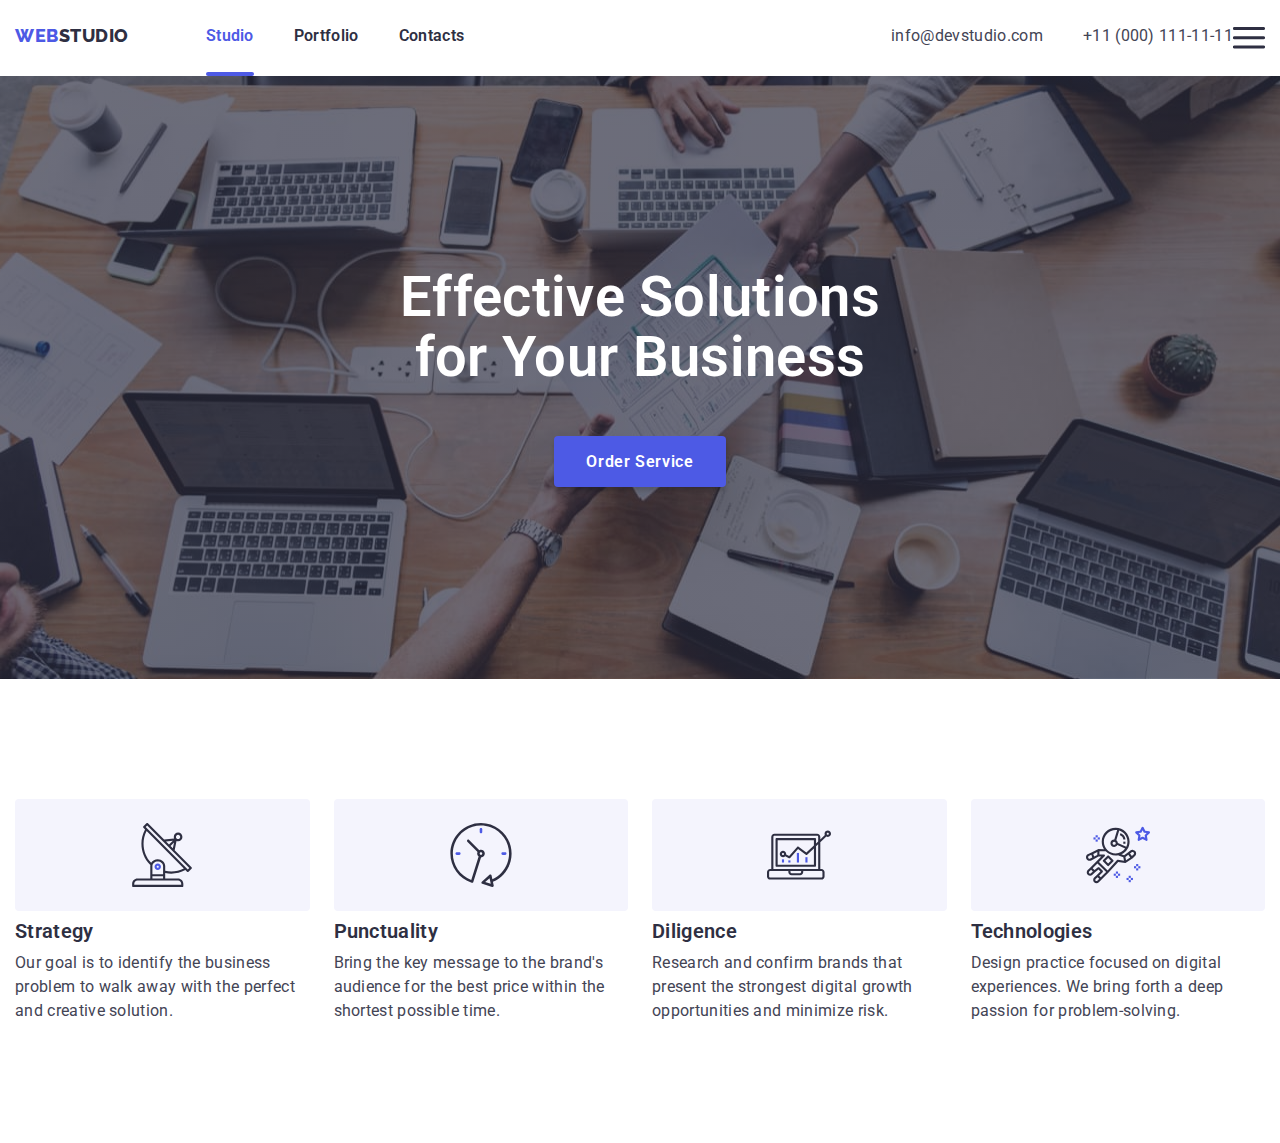
==== commit 3fe7fd19: "section 2 tablet" ====
--- a/index.html
+++ b/index.html
@@ -43,7 +43,7 @@
     </header>
     <main>
         <!-- section1 -->
-        <!-- <section class="section-one">
+        <section class="section-one">
             <div class="container">
                 <h1 class="main-title">Effective Solutions for Your Business</h1>
                 <button type="button" class="order-button" data-modal-open>
@@ -104,10 +104,10 @@
                     </div>
                 </div>
             </div>
-        </section> -->
+        </section>
         <!-- /section1 -->
         <!-- section2 -->
-        <!-- <section class="section-two">
+        <section class="section-two">
             <div class="container">
                 <h2 class="hidden">Main features</h2>
                 <ul class="feature-list">
@@ -161,7 +161,7 @@
                     </li>
                 </ul>
             </div>
-        </section> -->
+        </section>
         <!-- /section2 -->
         <!-- section3 -->
         <!-- <section class="section-three">
--- a/css/styles.css
+++ b/css/styles.css
@@ -998,6 +998,7 @@
     }
 }
 @media screen and (min-width: 768px) and (max-width: 1200px){
+    /* header */
     .menu-svg{
         position: absolute;
         width: 1px;
@@ -1039,4 +1040,37 @@
         padding: 24px 0;
         line-height: 1.1667;
     }
+    /* section2 */
+    .icon-item-section-two{
+        position: absolute;
+        width: 1px;
+        height: 1px;
+        margin: -1px;
+        border: 0;
+        padding: 0;
+        white-space: nowrap;
+        clip-path: inset(100%);
+        clip: rect(0 0 0 0);
+        overflow: hidden;
+    }
+    .feature-list{
+        column-gap: 24px;
+        row-gap: 72px;
+        flex-wrap: wrap;
+        width: 100%;
+    }
+    .feature-item{
+        flex-basis: calc((100% - 1 * 24px) / 2);
+    }
+    .feature-item:not(:last-child){
+        margin-right: 0;
+    }
+    .feature-title{
+        font-size: 36px;
+        line-height: 1.111;
+    }
+    .feature-text{
+        line-height: 1.5;
+        font-weight: 600;
+    }
 }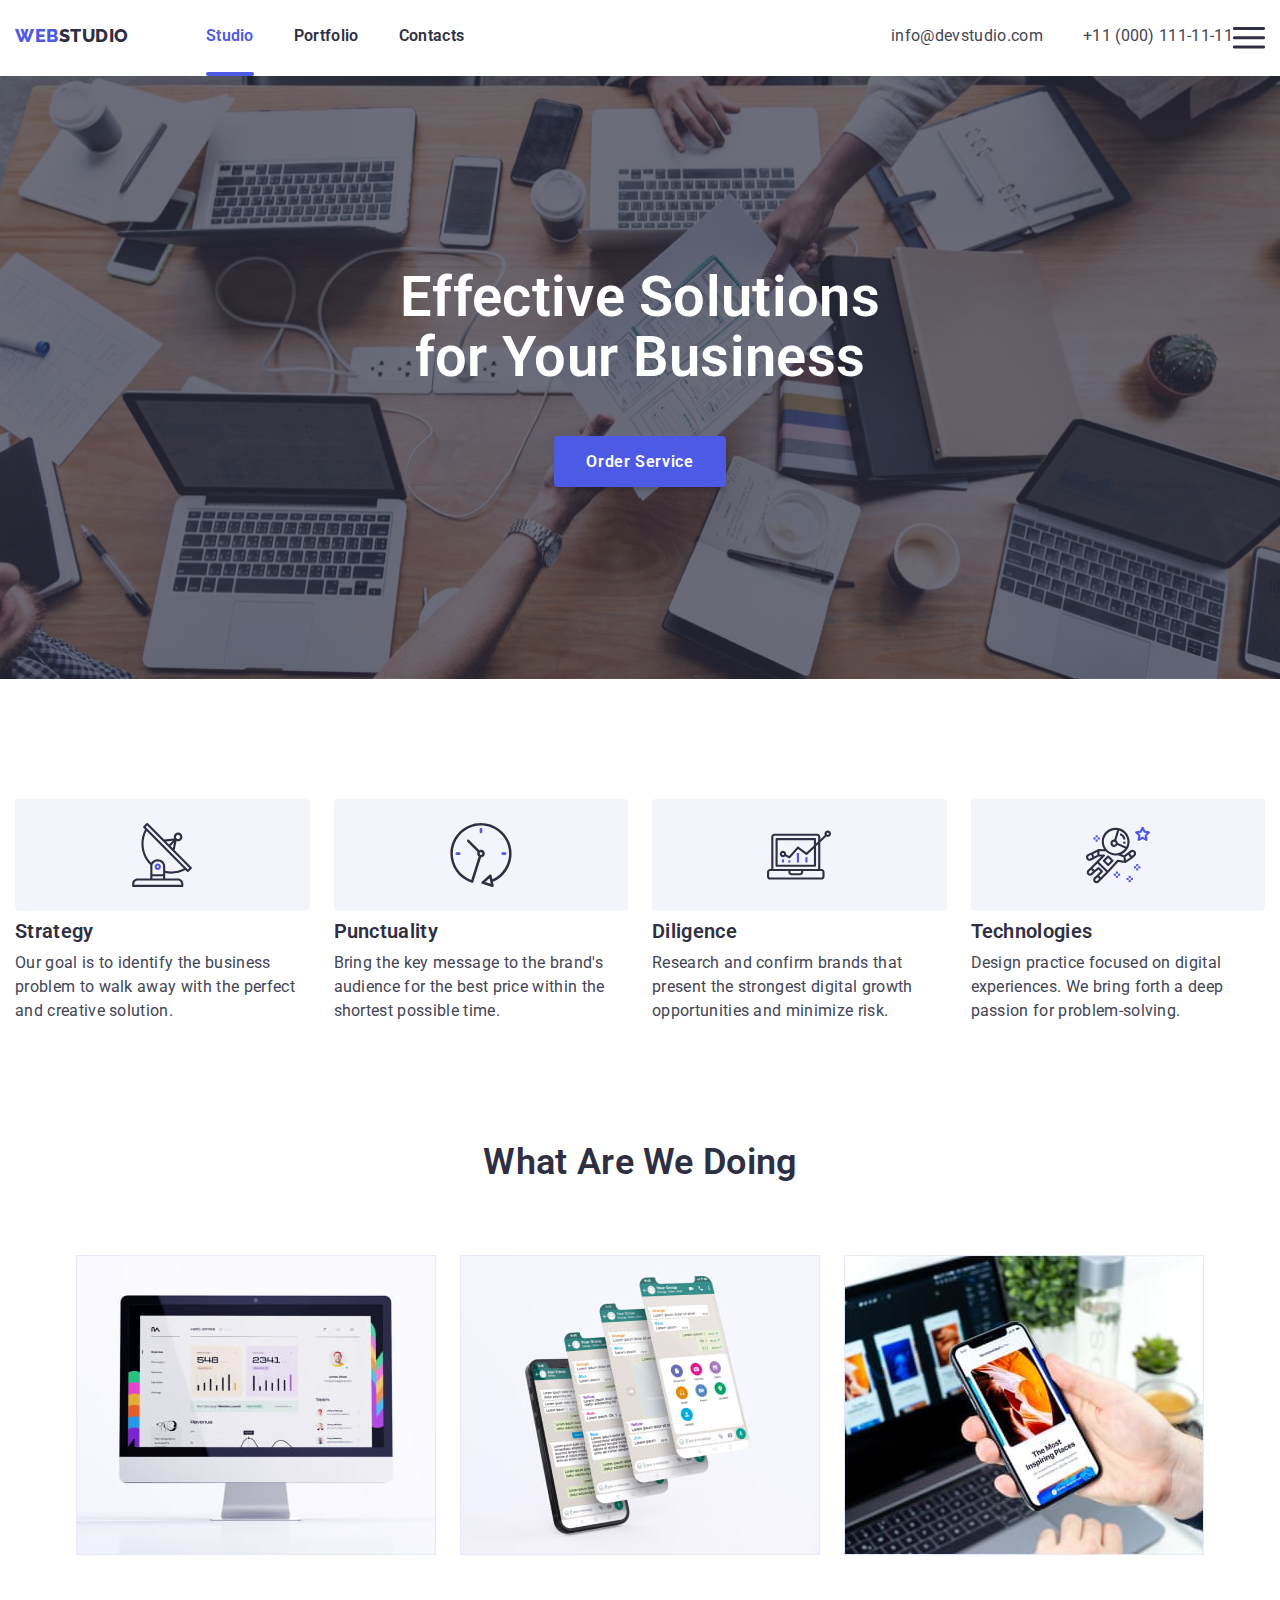
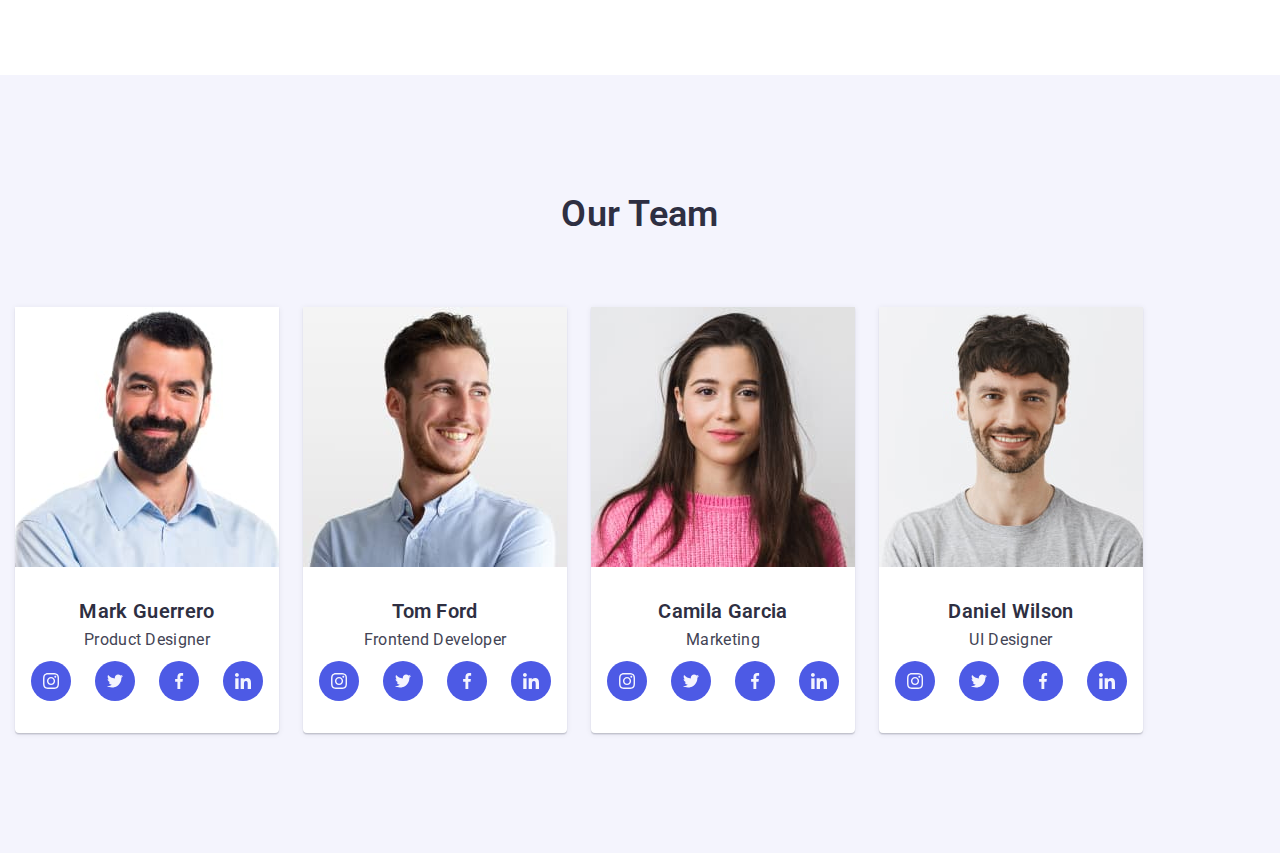
==== commit 89e87aa8: "section 4 tablet" ====
--- a/index.html
+++ b/index.html
@@ -164,7 +164,7 @@
         </section>
         <!-- /section2 -->
         <!-- section3 -->
-        <!-- <section class="section-three">
+        <section class="section-three">
             <div class="container container-section-three">
                 <h2 class="section-title">What Are We Doing</h2>
                 <ul class="img-list">
@@ -179,10 +179,10 @@
                     </li>
                 </ul>
             </div>
-        </section> -->
+        </section>
         <!-- /section3 -->
         <!-- section4 -->
-        <!-- <section class="section-four">
+        <section class="section-four">
             <div class="container">
                 <h2 class="section-title">Our Team</h2>
                 <ul class="section-four-list">
@@ -328,7 +328,7 @@
                     </li>
                 </ul>
             </div>
-        </section> -->
+        </section>
         <!-- /section4 -->
         <!-- section5 -->
         <!-- <section class="section-five">
--- a/css/styles.css
+++ b/css/styles.css
@@ -1040,7 +1040,14 @@
         padding: 24px 0;
         line-height: 1.1667;
     }
+    /* section1 */
+    .section-one{
+        padding: 112px 0;
+    }
     /* section2 */
+    .section-two{
+        padding: 96px 0;
+    }
     .icon-item-section-two{
         position: absolute;
         width: 1px;
@@ -1073,4 +1080,38 @@
         line-height: 1.5;
         font-weight: 600;
     }
+    /* section3 */
+    .section-three{
+        position: absolute;
+        width: 1px;
+        height: 1px;
+        margin: -1px;
+        border: 0;
+        padding: 0;
+        white-space: nowrap;
+        clip-path: inset(100%);
+        clip: rect(0 0 0 0);
+        overflow: hidden;
+    }
+    /* section4 */
+    .section-four{
+        padding: 96px 0;
+        display: flex;
+        align-items: center;
+        justify-content: center;
+    }
+    .section-four-item{
+        width: 264px;
+    }
+    .section-four-list{
+        flex-wrap: wrap;
+        align-items: center;
+        justify-content: center;
+        column-gap: 24px;
+        row-gap: 56px;
+        max-width: 552px;
+    }
+    .section-four-item:not(:last-child){
+        margin-right: 0;
+    }
 }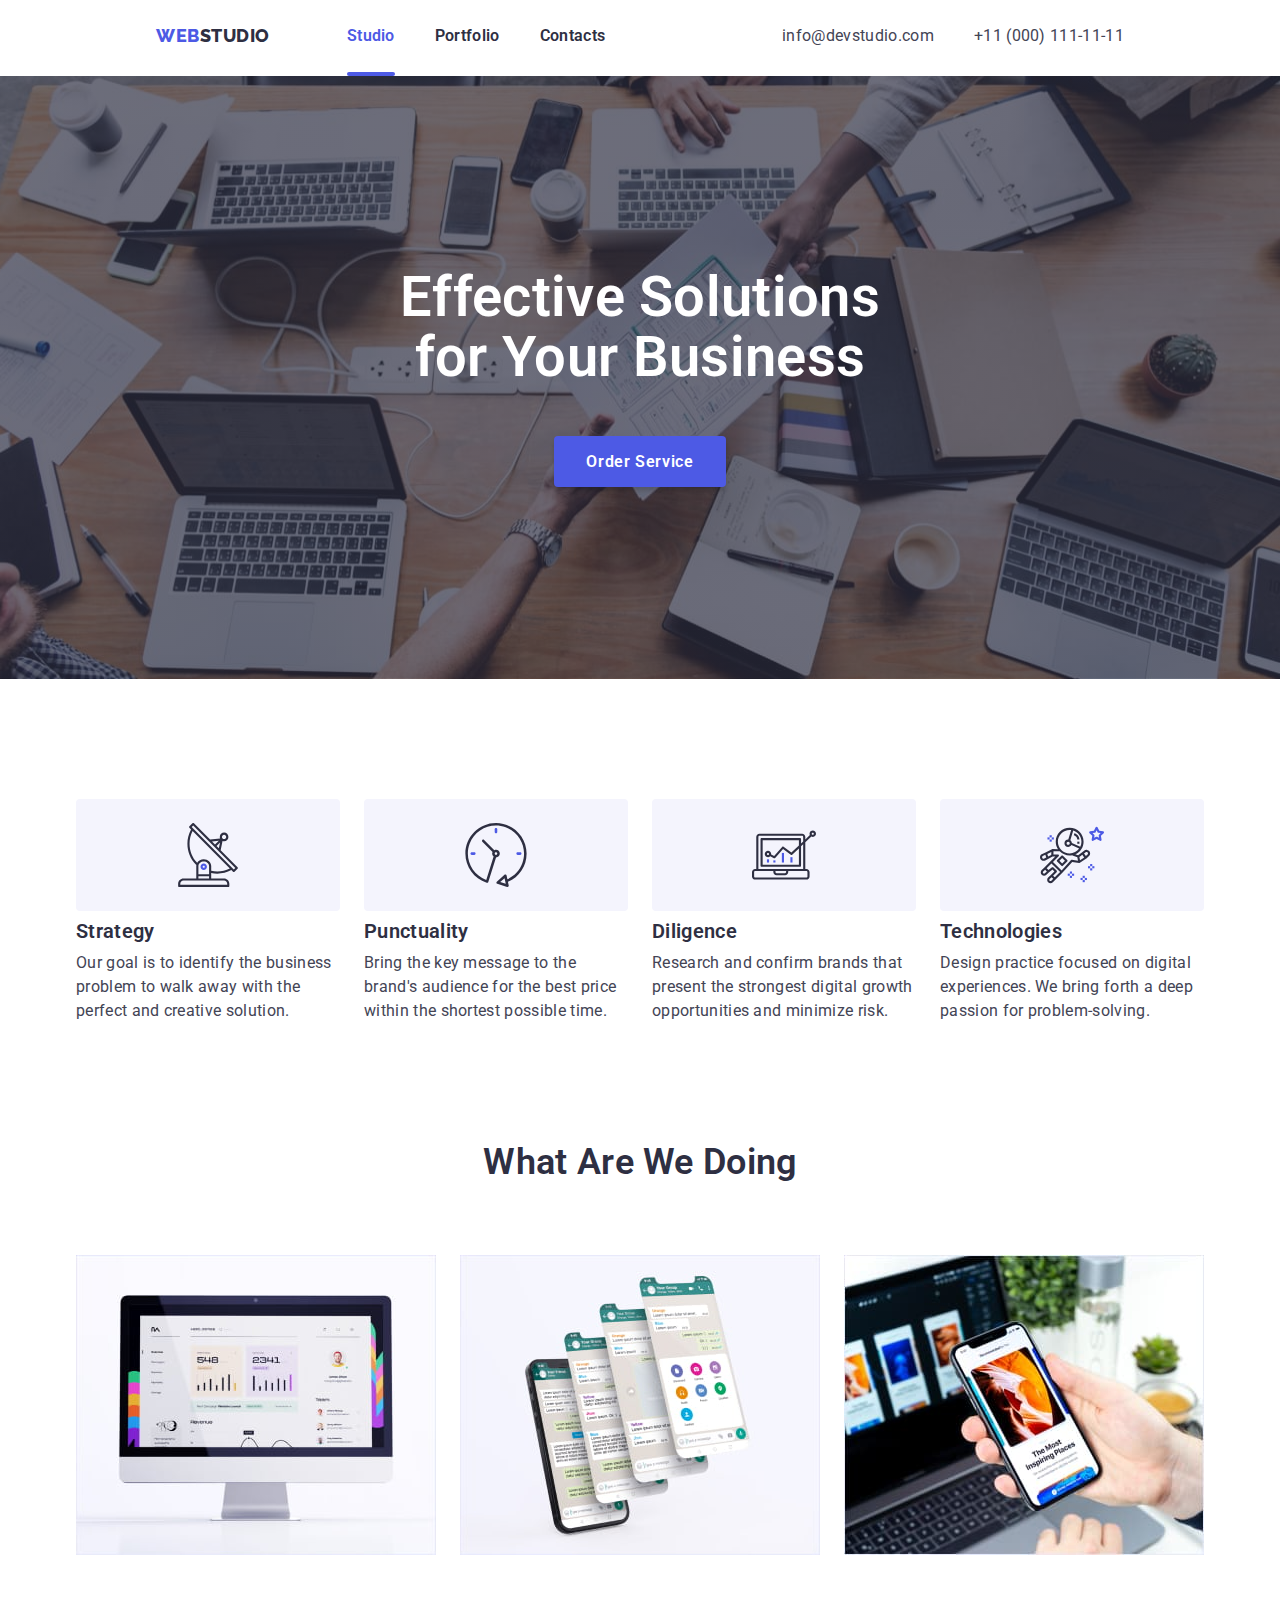
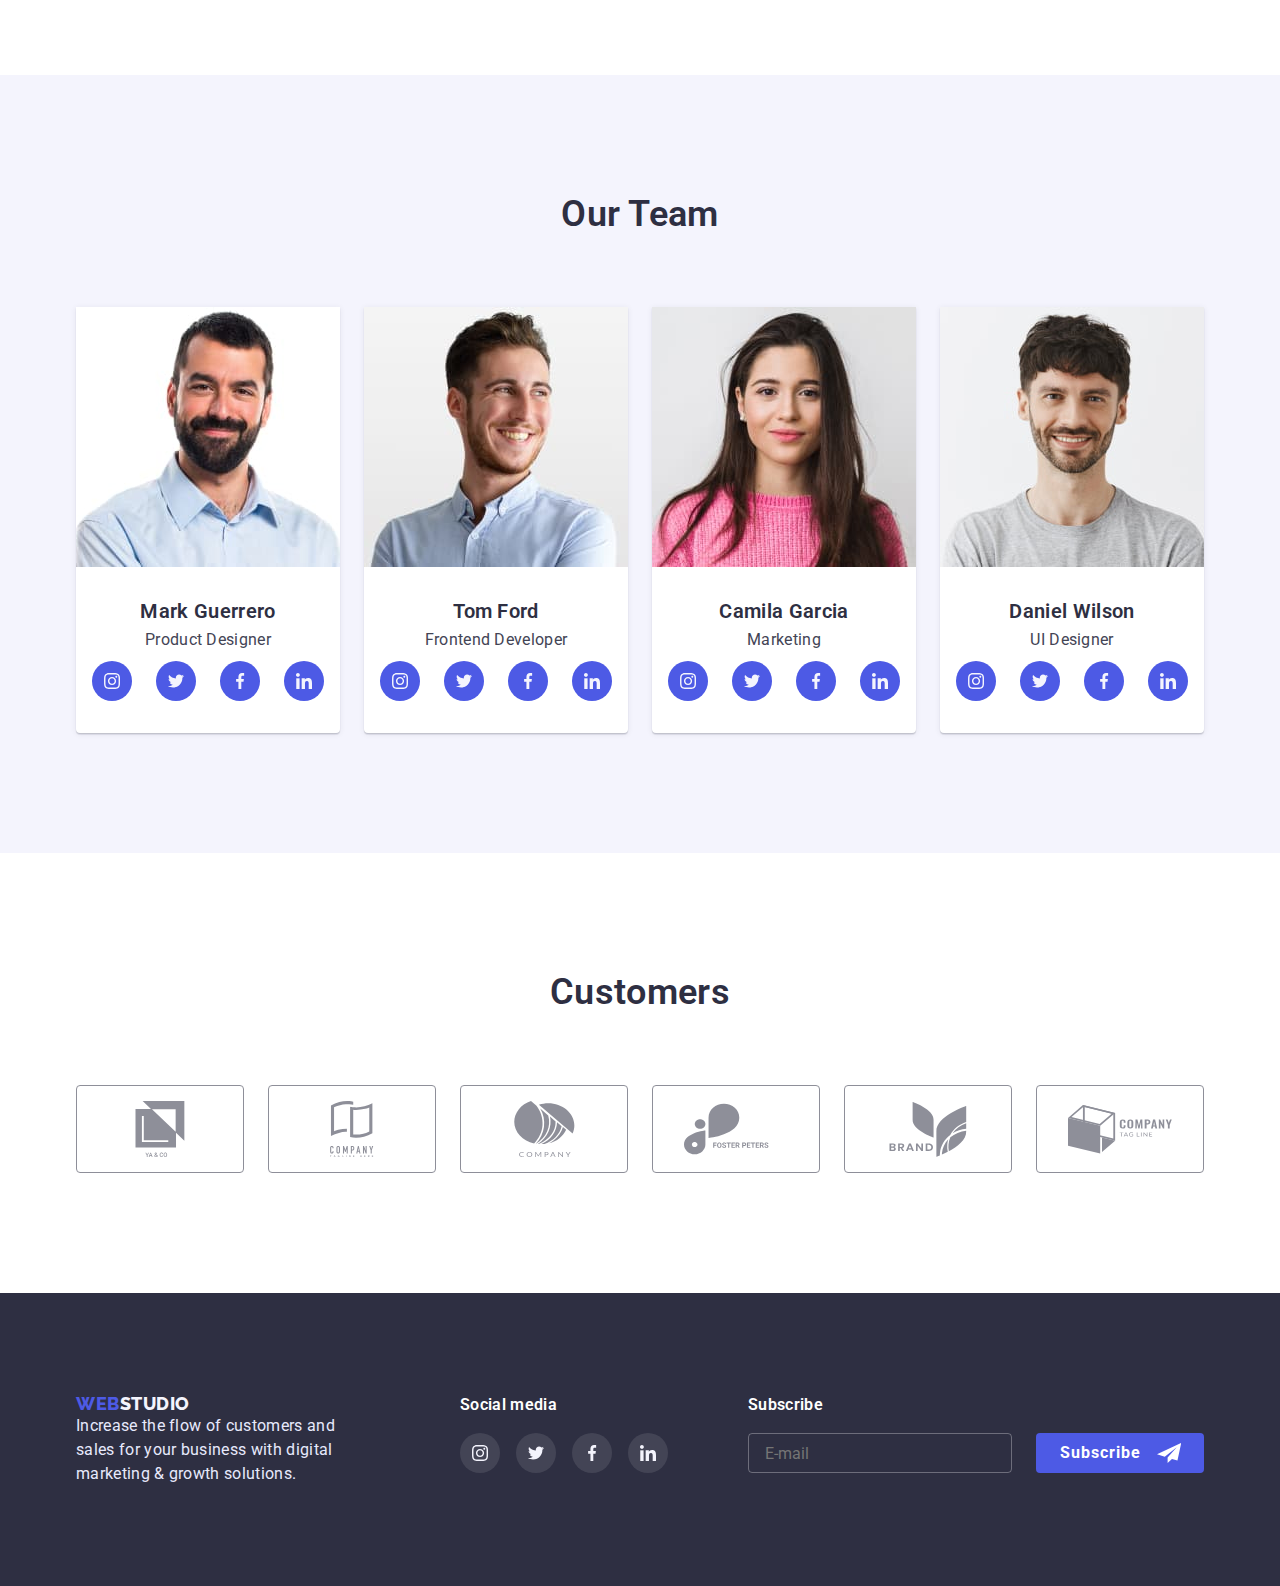
==== commit b4fc1e45: "contacts" ====
--- a/index.html
+++ b/index.html
@@ -36,9 +36,22 @@
                     <a href="tel:+110001111111" class="contact-item link">+11 (000) 111-11-11</a>
                 </li>
             </ul>
+            <button js-open-menu class="button-menu">
             <svg class="menu-svg">
                 <use href="./images/icons.svg#icon-menu"></use>
             </svg>
+        </button>
+        <div class="modal-menu is-open" js-menu-container>
+            <button class="button-close-modal" js-close-menu>
+            <svg class="close-icon-modal">
+                <use href="./images/icons.svg#icon-close"></use>
+            </svg></button>
+            <div class="container-modal-menu">
+                <a class="section-title">Studio</a>
+                <a class="section-title">Portfolio</a>
+                <a class="section-title">Contacts</a>
+            </div>
+        </div>
         </div>
     </header>
     <main>
@@ -331,7 +344,7 @@
         </section>
         <!-- /section4 -->
         <!-- section5 -->
-        <!-- <section class="section-five">
+        <section class="section-five">
             <div class="container">
                 <h2 class="section-title">Customers</h2>
                 <ul class="icon-list-section-five">
@@ -379,10 +392,10 @@
                     </li>
                 </ul>
             </div>
-        </section> -->
+        </section>
     </main>
-    <!-- <footer>
-        <div class="container container-footer">
+    <footer>
+        <div class="container-footer">
             <div class="footer-box">
                 <a href="./index.html" class="logo-footer link">
                     <span class="web-logo">WEB</span>STUDIO
@@ -437,8 +450,9 @@
                 </form>
             </div>
         </div>
-    </footer> -->
+    </footer>
     <script src="./js/modal.js"></script>
+    <script src="./js/mobile-menu.js"></script>
 </body>
 
 </html>--- a/css/styles.css
+++ b/css/styles.css
@@ -81,7 +81,15 @@
     display: flex;
     align-items: center;
 }
-
+.button-menu{
+    background: none;
+	color: inherit;
+	border: none;
+	padding: 0;
+	font: inherit;
+	cursor: pointer;
+	outline: inherit;
+}
 .logo-header {
     font-family: 'Raleway';
     font-weight: 800;
@@ -186,6 +194,19 @@
     height: 22px;
     stroke: var(--navy-blue);
 }
+.is-open{
+    display: none;
+}
+.modal-menu{
+    width: 100%;
+    height: 100%;
+    position: fixed;
+    top: 0;
+    left: 50%;
+    transform: translate(-50%, 0);
+    background-color: #fff;
+}
+
 /* main */
 /* section1 */
 .section-one {
@@ -394,10 +415,6 @@
     border: 1px solid var(--iris);
 }
 
-.icon-item-section-five:not(:last-child) {
-    margin-right: 24px;
-}
-
 .icon-section-five {
     width: 104px;
     height: 56px;
@@ -411,12 +428,8 @@
 .container-footer {
     display: flex;
 }
-.footer-social-media{
-    margin-right: 80px;
-}
 .footer-box {
     width: 264px;
-    margin-right: 120px;
 }
 
 .logo-footer {
@@ -690,22 +703,27 @@
     width: 8px;
     height: 8px;
 }
-
+.modal .button-close-modal{
+    top: 24px;
+    right: 24px;
+}
 .button-close-modal {
     border: 1px solid rgba(0, 0, 0, 0.1);
     border-radius: 50%;
     width: 24px;
     height: 24px;
-    position: absolute;
-    left: 360px;
-    top: 24px;
     display: flex;
     justify-content: center;
     align-items: center;
     cursor: pointer;
     background-color: var(--cornflower);
-}
-
+    position: absolute;
+}
+.modal-menu .button-close-modal{
+    position: absolute;
+    top: 40px;
+    right: 40px;
+}
 
 .button-close-modal:hover,
 .button-close-modal:focus {
@@ -717,11 +735,8 @@
 
 /* form */
 .subscribe-footer p{
-    font-weight: 600;
-    font-size: 16px;
     line-height: 1.5;
     display: flex;
-    justify-content: center;
     color: #fff;
 }
 .textarea-label{
@@ -850,6 +865,10 @@
 }
 .checkbox:checked+.checkbox-svg{
     background-color: var(--iris);
+}
+/* modal-menu */
+.container-modal-menu{
+    padding: 80px 40px 40px 40px;
 }
 /* phone */
 @media screen and (min-width: 480px) and (max-width: 768px){
@@ -952,6 +971,10 @@
     width: 190px;
     }
     /* footer */
+    footer{
+        justify-content: center;
+        align-items: center;
+    }
     .container-footer{
     flex-direction: column;
     justify-content: center;
@@ -1040,6 +1063,19 @@
         padding: 24px 0;
         line-height: 1.1667;
     }
+    .modal-menu .button-close-modal,
+    .modal-menu{
+        position: absolute;
+        width: 1px;
+        height: 1px;
+        margin: -1px;
+        border: 0;
+        padding: 0;
+        white-space: nowrap;
+        clip-path: inset(100%);
+        clip: rect(0 0 0 0);
+        overflow: hidden;
+    }
     /* section1 */
     .section-one{
         padding: 112px 0;
@@ -1114,4 +1150,94 @@
     .section-four-item:not(:last-child){
         margin-right: 0;
     }
+    /* section5 */
+    .section-five{
+        padding: 96px 0;
+        display: flex;
+        align-items: center;
+        justify-content: center;
+    }
+    .icon-list-section-five{
+        flex-wrap: wrap;
+        column-gap: 24px;
+        row-gap: 72px;
+        width: 552px;
+    }
+    /* footer */
+    footer{
+        padding: 96px 16px;
+        align-items: center;
+        justify-content: center;
+    }
+    .container-footer{
+        width: 496px;
+        display: flex;
+        flex-wrap: wrap;
+        }
+    .footer-box{
+        margin-right: 24px;
+        margin-bottom: 72px;
+    }
+}
+@media screen and (min-width: 1200px) {
+    /* header */
+    .menu-svg{
+        position: absolute;
+        width: 1px;
+        height: 1px;
+        margin: -1px;
+        border: 0;
+        padding: 0;
+        white-space: nowrap;
+        clip-path: inset(100%);
+        clip: rect(0 0 0 0);
+        overflow: hidden;
+    }
+    .container-header{
+        padding: 0 156px;
+    }
+    .modal-menu.button-close-modal,
+    .modal-menu{
+        position: absolute;
+        width: 1px;
+        height: 1px;
+        margin: -1px;
+        border: 0;
+        padding: 0;
+        white-space: nowrap;
+        clip-path: inset(100%);
+        clip: rect(0 0 0 0);
+        overflow: hidden;
+    }
+    /* section2 */
+    .feature-list{
+        align-items: center;
+        justify-content: center;
+    }
+    .feature-item{
+        width: 264px;
+        flex-basis: auto;
+    }
+    /* section4 */
+    .section-four-list{
+        align-items: center;
+        justify-content: center;
+    }
+    /* section5 */
+    .icon-list-section-five{
+        column-gap: 24px;
+        align-items: center;
+        justify-content: center;
+    }
+    /* footer */
+    footer{
+        justify-content: center;
+        align-items: center;
+    }
+    .footer-box{
+        margin-right: 120px;
+    }
+    .footer-social-media{
+        margin-right: 80px;
+    }
 }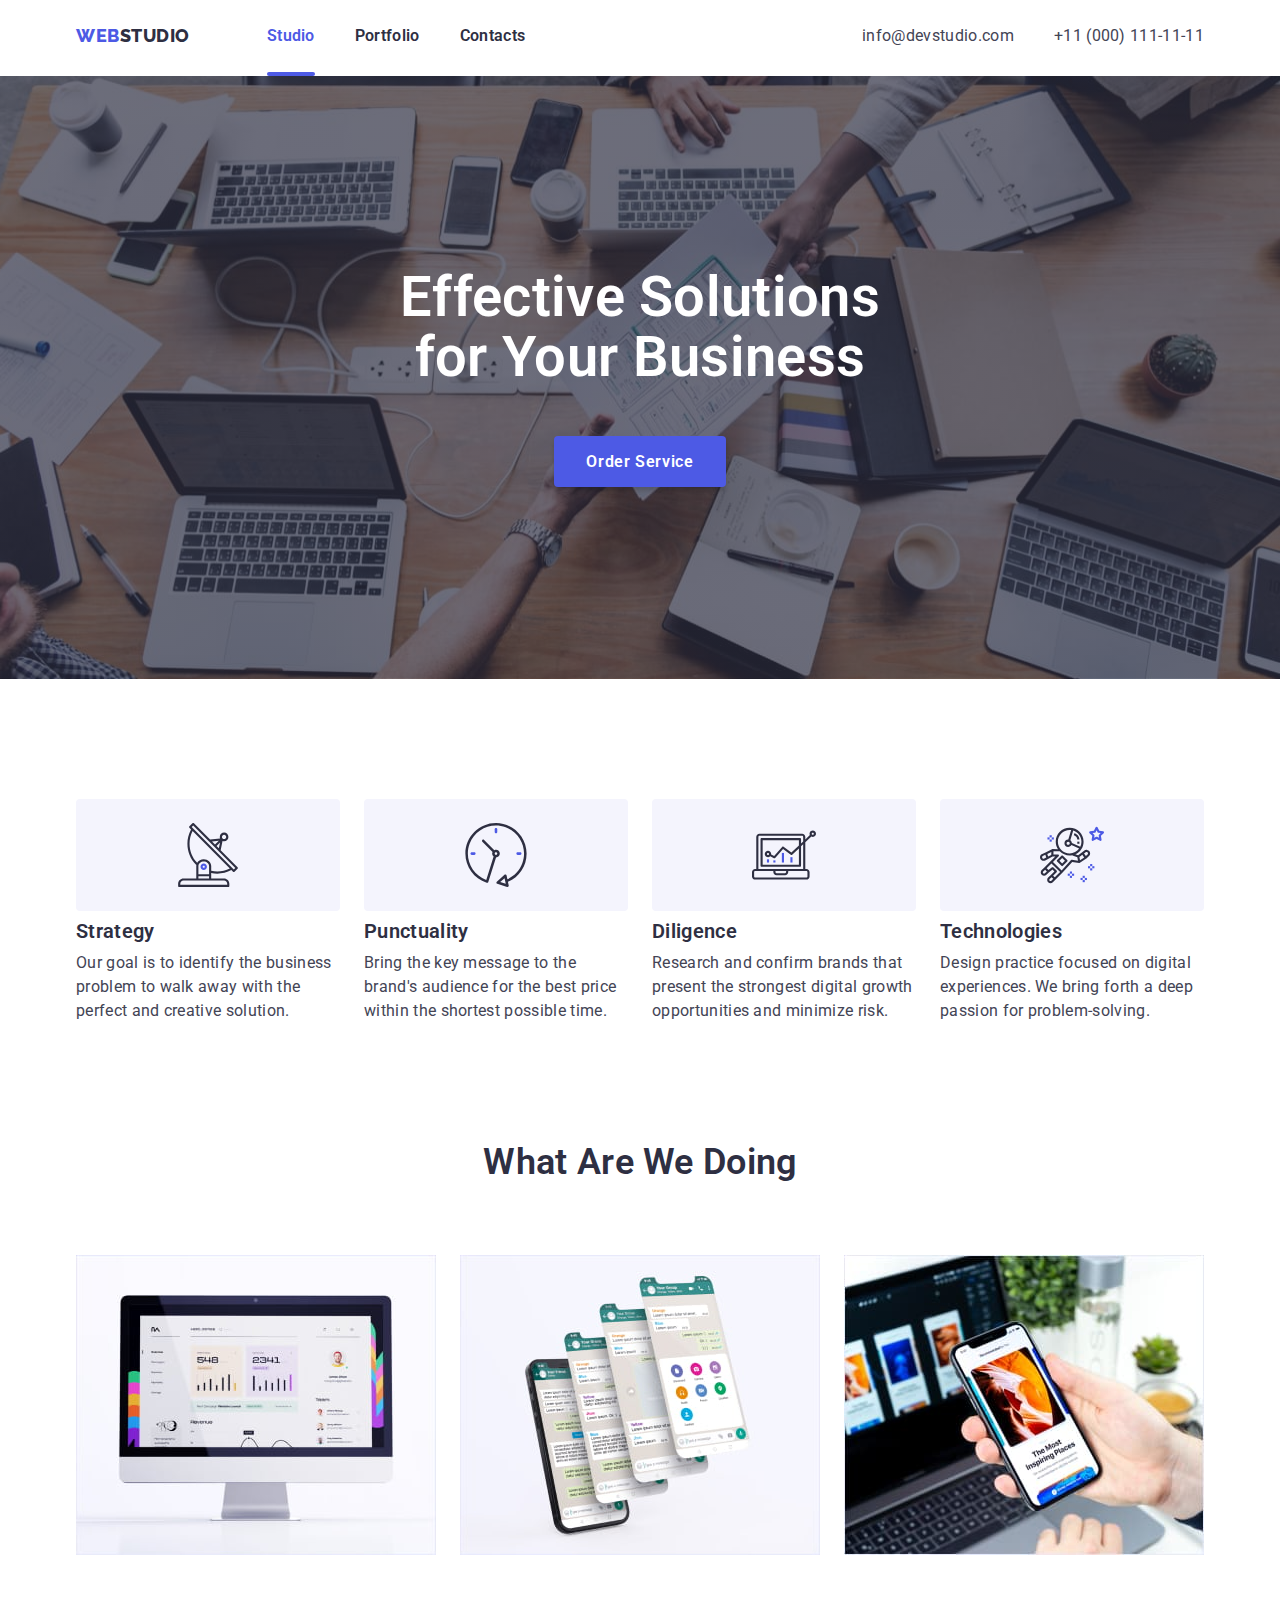
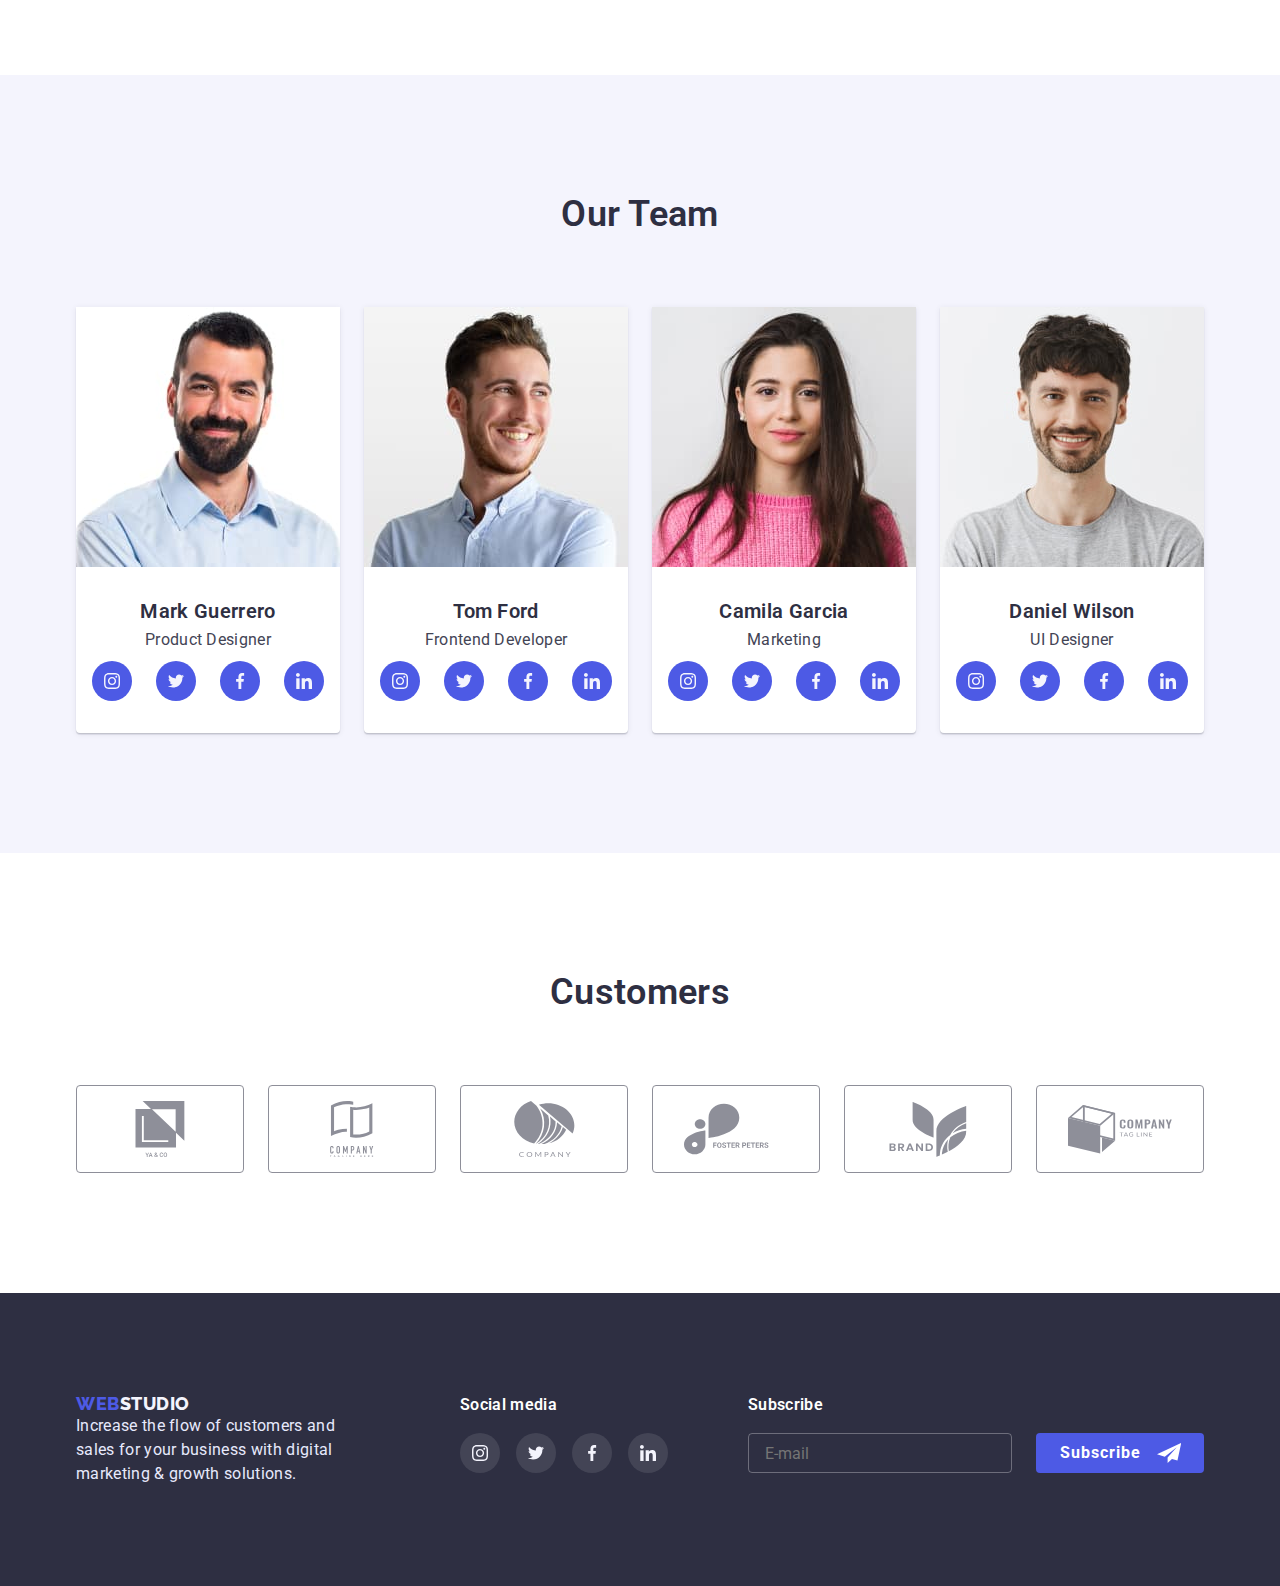
==== commit 16f0c60f: "just save" ====
--- a/index.html
+++ b/index.html
@@ -37,21 +37,58 @@
                 </li>
             </ul>
             <button js-open-menu class="button-menu">
-            <svg class="menu-svg">
-                <use href="./images/icons.svg#icon-menu"></use>
-            </svg>
-        </button>
-        <div class="modal-menu is-open" js-menu-container>
-            <button class="button-close-modal" js-close-menu>
-            <svg class="close-icon-modal">
-                <use href="./images/icons.svg#icon-close"></use>
-            </svg></button>
-            <div class="container-modal-menu">
-                <a class="section-title">Studio</a>
-                <a class="section-title">Portfolio</a>
-                <a class="section-title">Contacts</a>
-            </div>
-        </div>
+                <svg class="menu-svg">
+                    <use href="./images/icons.svg#icon-menu"></use>
+                </svg>
+            </button>
+            <div class="modal-menu is-open" js-menu-container>
+                <button class="button-close-modal" js-close-menu>
+                    <svg class="close-icon-modal">
+                        <use href="./images/icons.svg#icon-close"></use>
+                    </svg></button>
+                <ul class="container-links-menu">
+                    <li class="container-link-menu"><a href="./index.html" class="section-title link">Studio</a></li>
+                    <li class="container-link-menu"><a href="./portfolio.html" class="section-title link">Portfolio</a>
+                    </li>
+                    <li class="container-link-menu"><a href="#" class="section-title iris link">Contacts</a></li>
+                </ul>
+                <ul class="container-contacts-menu">
+                    <li class="container-contact-menu">
+                        <a href="tel:+110001111111" class="contact-item link">+11 (000) 111-11-11</a>
+                    </li>
+                    <li class="container-contact-menu">
+                        <a href="mailto:info@devstudio.com" class="contact-item link">info@devstudio.com</a>
+                    </li>
+                </ul>
+                <ul class="icon-list-modal-menu">
+                    <li class="icon-item-section-four">
+                        <a href="#" class="icons-social-media">
+                            <svg class="icon-section-four">
+                                <use href="./images/icons.svg#icon-instagram"></use>
+                            </svg></a>
+                    </li>
+                    <li class="icon-item-section-four">
+                        <a href="#" class="icons-social-media">
+                            <svg class="icon-section-four">
+                                <use href="./images/icons.svg#icon-twitter"></use>
+                            </svg></a>
+                    </li>
+                    <li class="icon-item-section-four">
+                        <a href="#" class="icons-social-media">
+                            <svg class="icon-section-four">
+                                <use href="./images/icons.svg#icon-facebook"></use>
+                            </svg>
+                        </a>
+                    </li>
+                    <li class="icon-item-section-four">
+                        <a href="#" class="icons-social-media">
+                            <svg class="icon-section-four">
+                                <use href="./images/icons.svg#icon-linkedin"></use>
+                            </svg>
+                        </a>
+                    </li>
+                </ul>
+            </div>
         </div>
     </header>
     <main>
--- a/css/styles.css
+++ b/css/styles.css
@@ -25,13 +25,13 @@
     list-style: none;
 }
 
-.link{
+.link {
     text-decoration: none;
 }
 
 .container {
-    margin-left: auto;
-    margin-right: auto;
+    margin: 0 auto;
+    width: 1158px;
     padding: 0 15px;
 }
 
@@ -60,7 +60,8 @@
 div>.section-title {
     text-align: center;
 }
-.icons-social-media{
+
+.icons-social-media {
     display: flex;
     justify-content: center;
     align-items: center;
@@ -69,6 +70,10 @@
 .icons-social-media:hover,
 .icons-social-media:focus {
     background-color: var(--green);
+}
+
+.iris {
+    color: var(--iris);
 }
 
 /* header */
@@ -79,17 +84,18 @@
 
 .container-header {
     display: flex;
-    align-items: center;
-}
-.button-menu{
+}
+
+.button-menu {
     background: none;
-	color: inherit;
-	border: none;
-	padding: 0;
-	font: inherit;
-	cursor: pointer;
-	outline: inherit;
-}
+    color: inherit;
+    border: none;
+    padding: 0;
+    font: inherit;
+    cursor: pointer;
+    outline: inherit;
+}
+
 .logo-header {
     font-family: 'Raleway';
     font-weight: 800;
@@ -112,10 +118,7 @@
 
 .nav-list {
     display: flex;
-}
-
-.nav-list li:not(:last-child) {
-    margin-right: 40px;
+    column-gap: 40px;
 }
 
 .nav-link1,
@@ -158,13 +161,12 @@
 
 .nav-link1:hover,
 .nav-link1:focus,
-.nav-link1:active, 
+.nav-link1:active,
 .nav-link2:hover,
 .nav-link2:focus,
-.nav-link2:active
-.nav-link3:hover,
+.nav-link2:active .nav-link3:hover,
 .nav-link3:focus,
-.nav-link3:active{
+.nav-link3:active {
     color: var(--iris);
 }
 
@@ -189,15 +191,18 @@
 .contact-item:active {
     color: var(--iris);
 }
-.menu-svg{
+
+.menu-svg {
     width: 32px;
     height: 22px;
     stroke: var(--navy-blue);
 }
-.is-open{
+
+.is-open {
     display: none;
 }
-.modal-menu{
+
+.modal-menu {
     width: 100%;
     height: 100%;
     position: fixed;
@@ -205,6 +210,34 @@
     left: 50%;
     transform: translate(-50%, 0);
     background-color: #fff;
+    padding: 80px 40px 40px 40px;
+}
+
+.container-links-menu {
+    margin-bottom: 284px;
+    display: flex;
+    flex-direction: column;
+}
+
+.container-link-menu:not(:last-child) {
+    margin-bottom: 40px;
+}
+
+.container-contact-menu:nth-child(1) {
+    font-weight: 600;
+    font-size: 36px;
+    line-height: 1.11;
+}
+
+.container-contact-menu:nth-child(2) {
+    font-weight: 600;
+    font-size: 20px;
+    line-height: 1.2;
+}
+
+.icon-list-modal-menu {
+    display: flex;
+    justify-content: space-between;
 }
 
 /* main */
@@ -277,15 +310,13 @@
 
 .feature-list {
     display: flex;
+    column-gap: 24px;
 }
 
 .feature-item {
     flex-basis: calc((100% - 3 * 24px) / 4);
 }
 
-.feature-item:not(:last-child) {
-    margin-right: 24px;
-}
 
 .feature-text {
     line-height: 1.5;
@@ -336,6 +367,7 @@
 
 .section-four-list {
     display: flex;
+    column-gap: 24px;
 }
 
 .icon-list-section-four {
@@ -348,9 +380,9 @@
     margin-bottom: 12px;
 }
 
-.icon-section-four{
-width: 16px;
-height: 16px;
+.icon-section-four {
+    width: 16px;
+    height: 16px;
 }
 
 .icon-item-section-four:not(:last-child) {
@@ -363,9 +395,6 @@
     border-radius: 0px 0px 4px 4px;
 }
 
-.section-four-item:not(:last-child) {
-    margin-right: 24px;
-}
 
 .full-name {
     font-weight: 600;
@@ -381,13 +410,14 @@
     height: 260px;
 }
 
-.icon-item-section-four a{
+.icon-item-section-four a {
     width: 40px;
     height: 40px;
     border-radius: 50%;
     background-color: var(--iris);
     transition: background-color 250ms cubic-bezier(0.4, 0, 0.2, 1);
 }
+
 /* section5 */
 .section-five {
     padding: 120px 0;
@@ -418,16 +448,19 @@
 .icon-section-five {
     width: 104px;
     height: 56px;
-} 
+}
+
 /* footer */
 footer {
     background-color: var(--navy-blue);
     padding: 100px 0;
     display: flex;
 }
+
 .container-footer {
     display: flex;
 }
+
 .footer-box {
     width: 264px;
 }
@@ -475,7 +508,8 @@
 .icon-item-footer:not(:last-child) {
     margin-right: 16px;
 }
-.subscribe-button{
+
+.subscribe-button {
     color: #fff;
     background-color: var(--iris);
     width: 168px;
@@ -491,14 +525,16 @@
     display: flex;
     transition: background-color 250ms cubic-bezier(0.4, 0, 0.2, 1);
 }
-.subscribe-button:active{
+
+.subscribe-button:active {
     background-color: rgba(64, 75, 191, 1);
 }
 
-.label-subscribe p{
+.label-subscribe p {
     margin-bottom: 16px;
 }
-.input-footer{
+
+.input-footer {
     width: 264px;
     height: 40px;
     border-radius: 4px;
@@ -509,25 +545,29 @@
     padding: 8px 0 8px 16px;
     transition: border-color 250ms linear;
 }
+
 .input-footer:focus {
     border-color: var(--iris);
 }
-.label-subscribe{
+
+.label-subscribe {
     margin-right: 24px;
     display: flex;
     flex-direction: column;
     cursor: pointer;
 }
 
-.svg-subscribe-button{
+.svg-subscribe-button {
     width: 24px;
     height: 24px;
     fill: #fff;
     margin-left: 16px;
 }
-.subscribe-footer form{
-    display: flex;
-}
+
+.subscribe-footer form {
+    display: flex;
+}
+
 /* portfolio */
 .section-portfolio {
     padding-top: 96px;
@@ -668,17 +708,18 @@
     height: 579px;
     background-color: rgba(252, 252, 252, 1);
     opacity: 1;
-    padding:  72px 24px 24px 24px;
+    padding: 72px 24px 24px 24px;
     display: flex;
     flex-direction: column;
     align-items: center;
     justify-content: center;
 }
 
-.is-hidden .modal{
+.is-hidden .modal {
     opacity: 0;
     top: 100%
 }
+
 .backdrop {
     position: fixed;
     top: 0;
@@ -689,12 +730,15 @@
     opacity: 1;
     transition: opacity 375ms cubic-bezier(0.4, 0, 0.2, 1), visibility 375ms cubic-bezier(0.4, 0, 0.2, 1), pointer-events 375ms cubic-bezier(0.4, 0, 0.2, 1);
 }
-.backdrop.is-hidden{
+
+.backdrop.is-hidden {
     opacity: 0;
 }
-.backdrop:not(.is-hidden) .modal{
+
+.backdrop:not(.is-hidden) .modal {
     transition: opacity 375ms cubic-bezier(0.4, 0, 0.2, 1), top 375ms cubic-bezier(0.4, 0, 0.2, 1);
 }
+
 .backdrop.is-hidden .modal {
     transition: opacity 375ms cubic-bezier(0.4, 0, 0.2, 1), top 375ms cubic-bezier(0.4, 0, 0.2, 1);
 }
@@ -703,10 +747,12 @@
     width: 8px;
     height: 8px;
 }
-.modal .button-close-modal{
+
+.modal .button-close-modal {
     top: 24px;
     right: 24px;
 }
+
 .button-close-modal {
     border: 1px solid rgba(0, 0, 0, 0.1);
     border-radius: 50%;
@@ -719,7 +765,8 @@
     background-color: var(--cornflower);
     position: absolute;
 }
-.modal-menu .button-close-modal{
+
+.modal-menu .button-close-modal {
     position: absolute;
     top: 40px;
     right: 40px;
@@ -734,15 +781,17 @@
 
 
 /* form */
-.subscribe-footer p{
+.subscribe-footer p {
     line-height: 1.5;
     display: flex;
     color: #fff;
 }
-.textarea-label{
+
+.textarea-label {
     margin-bottom: 16px;
 }
-.textarea-modal{
+
+.textarea-modal {
     resize: none;
     height: 120px;
     width: 100%;
@@ -753,19 +802,23 @@
     outline: transparent;
     transition: border-color 250ms cubic-bezier(0.4, 0, 0.2, 1);
 }
-.textarea-modal::placeholder{
+
+.textarea-modal::placeholder {
     font-weight: 400;
     font-size: 12px;
     line-height: 1.667;
     color: rgba(117, 117, 117, 0.5);
 }
-.textarea-modal:focus{
+
+.textarea-modal:focus {
     border-color: var(--iris);
 }
-.textarea-wrapper{
-    margin-bottom: 16px;    
-}
-.input-text-form{
+
+.textarea-wrapper {
+    margin-bottom: 16px;
+}
+
+.input-text-form {
     width: 100%;
     height: 40px;
     border-radius: 4px;
@@ -773,16 +826,20 @@
     padding-left: 34px;
     transition: border-color 250ms cubic-bezier(0.4, 0, 0.2, 1);
 }
-.input-text-form{
+
+.input-text-form {
     outline: transparent;
 }
-.input-text-form:focus{
+
+.input-text-form:focus {
     border-color: var(--iris);
 }
-.input-text-form:focus+.icon-modal{
+
+.input-text-form:focus+.icon-modal {
     fill: var(--iris);
 }
-.label-form{
+
+.label-form {
     cursor: pointer;
     margin-bottom: 8px;
     font-weight: 400;
@@ -793,35 +850,40 @@
     flex-direction: column;
     text-align: start;
 }
-.input-wrapper{
+
+.input-wrapper {
     position: relative;
     margin-top: 4px;
 }
 
-.label-checkbox a{
+.label-checkbox a {
     color: var(--iris);
 }
-.label-form:nth-child(2) .icon-modal{
+
+.label-form:nth-child(2) .icon-modal {
     width: 12px;
     height: 12px;
 }
-.label-form:nth-child(3) .icon-modal{
-width: 13px;
-height: 13px;
-}
-.label-form:nth-child(4) .icon-modal{
-width: 15px;
-height: 12px;
-}
-.icon-modal{
+
+.label-form:nth-child(3) .icon-modal {
+    width: 13px;
+    height: 13px;
+}
+
+.label-form:nth-child(4) .icon-modal {
+    width: 15px;
+    height: 12px;
+}
+
+.icon-modal {
     position: absolute;
     fill: inherit;
     transition: fill 250ms cubic-bezier(0.4, 0, 0.2, 1);
     top: 14px;
-    left: 19px;   
-}
-
-.submit-button{
+    left: 19px;
+}
+
+.submit-button {
     width: 170px;
     padding: 16px 32px;
     background-color: var(--iris);
@@ -830,11 +892,13 @@
     color: #fff;
     cursor: pointer;
 }
+
 .submit-button:hover,
-.submit-button:focus{
+.submit-button:focus {
     box-shadow: 0px 1px 6px rgba(46, 47, 66, 0.08), 0px 1px 1px rgba(46, 47, 66, 0.16), 0px 2px 1px rgba(46, 47, 66, 0.08);
 }
-.label-checkbox{
+
+.label-checkbox {
     display: flex;
     margin-bottom: 24px;
     cursor: pointer;
@@ -843,7 +907,8 @@
     font-weight: 400px;
     line-height: 1.333;
 }
-.checkbox{
+
+.checkbox {
     width: 16px;
     height: 16px;
     border-radius: 2px;
@@ -851,7 +916,7 @@
     opacity: 1;
 }
 
-.checkbox-svg{
+.checkbox-svg {
     position: absolute;
     width: 16px;
     height: 16px;
@@ -860,23 +925,23 @@
     border-radius: 2px;
     transition: background-color 250ms linear, border 250ms linear;
 }
-.checkbox:checked{
+
+.checkbox:checked {
     opacity: 0;
 }
-.checkbox:checked+.checkbox-svg{
+
+.checkbox:checked+.checkbox-svg {
     background-color: var(--iris);
 }
-/* modal-menu */
-.container-modal-menu{
-    padding: 80px 40px 40px 40px;
-}
+
 /* phone */
-@media screen and (min-width: 480px) and (max-width: 768px){
+@media screen and (min-width: 480px) and (max-width: 768px) {
+
     /* header */
     .nav-list,
     .contact-list,
     .icon-item-section-two,
-    .section-three{
+    .section-three {
         position: absolute;
         width: 1px;
         height: 1px;
@@ -888,99 +953,123 @@
         clip: rect(0 0 0 0);
         overflow: hidden;
     }
-    .logo-header{
+
+    .logo-header {
         padding: 24px 0;
     }
-    .container{
+
+    .container {
         padding: 0 16px;
         width: 100%;
     }
+
     /* section1 */
-    .main-title{
-    font-weight: 600;
-    font-size: 36px;
-    line-height: 1.11;
-    width: 317px;
-    }
-    .section-one{
+    .main-title {
+        font-weight: 600;
+        font-size: 36px;
+        line-height: 1.11;
+        width: 317px;
+    }
+
+    .section-one {
         padding: 112px 0;
     }
+
     /* section2 */
-    .section-two{
+    .section-two {
         padding: 96px 0;
     }
-    .feature-list{
+
+    .feature-list {
         flex-direction: column;
     }
-    .feature-item{
+
+    .feature-item {
         display: flex;
         flex-direction: column;
         justify-content: center;
         align-items: center;
     }
-    .feature-item:not(:last-child){
+
+    .feature-item:not(:last-child) {
         margin-right: 0;
         margin-bottom: 72px;
     }
-    .feature-title{
+
+    .feature-title {
         font-size: 36px;
         line-height: 1.11;
     }
-    .feature-text{
+
+    .feature-text {
         font-weight: 600;
     }
+
     /* section4 */
-    .section-four{
+    .section-four {
         padding: 96px 0;
     }
-    .section-title{
+
+    .section-title {
         margin-bottom: 72px;
     }
-    .section-four-list{
+
+    .section-four-list {
         flex-direction: column;
         justify-content: center;
         align-items: center;
     }
-    .section-four-item{
+
+    .section-four-item {
         width: 260.35px;
     }
-    .img-section-four{
+
+    .img-section-four {
         width: 100%;
     }
-    .section-four-item:not(:last-child){
+
+    .section-four-item:not(:last-child) {
         margin-right: 0;
         margin-bottom: 72px;
     }
+
     /* section5 */
-    .section-five{
+    .section-five {
         padding: 96px 0;
     }
-    .icon-list-section-five{
+
+    .icon-list-section-five {
         flex-wrap: wrap;
         justify-content: center;
         column-gap: 16px;
         row-gap: 72px;
     }
-    .icon-item-section-five{
+
+    .icon-item-section-five {
         width: 190px;
     }
-    .icon-item-section-five:not(:last-child){
+
+    .icon-item-section-five:not(:last-child) {
         margin-right: 0;
     }
-    .icon-link-section-five{
-    width: 190px;
-    }
+
+    .icon-link-section-five {
+        width: 190px;
+    }
+
     /* footer */
-    footer{
-        justify-content: center;
-        align-items: center;
-    }
-    .container-footer{
-    flex-direction: column;
-    justify-content: center;
-    align-items: center;
-    }
-    .footer-box{
+    footer {
+        justify-content: center;
+        align-items: center;
+    }
+
+    .container-footer {
+        flex-direction: column;
+        justify-content: center;
+        align-items: center;
+    }
+
+    .footer-box {
         margin-right: 0;
         display: flex;
         justify-content: center;
@@ -988,7 +1077,8 @@
         flex-direction: column;
         margin-bottom: 72px;
     }
-    .footer-social-media{
+
+    .footer-social-media {
         margin-right: 0;
         display: flex;
         justify-content: center;
@@ -996,7 +1086,8 @@
         flex-direction: column;
         margin-bottom: 72px;
     }
-    .subscribe-footer{
+
+    .subscribe-footer {
         margin-right: 0;
         display: flex;
         justify-content: center;
@@ -1004,25 +1095,36 @@
         flex-direction: column;
         width: 100%;
     }
-    .subscribe-footer form{
-        flex-direction: column;    
+
+    .subscribe-footer form {
+        flex-direction: column;
         align-items: center;
         width: 100%;
     }
-    .p-footer-icons{
+
+    .p-footer-icons {
         margin-bottom: 16px;
     }
-    .label-subscribe{
+
+    .label-subscribe {
         width: 100%;
         margin: 0 0 16px 0;
     }
-    .input-footer{
+
+    .input-footer {
         width: 100%;
     }
 }
-@media screen and (min-width: 768px) and (max-width: 1200px){
+
+@media screen and (min-width: 768px) and (max-width: 1200px) {
+
     /* header */
-    .menu-svg{
+    .container {
+        width: 736px;
+        padding: 0 16px;
+    }
+
+    .menu-svg {
         position: absolute;
         width: 1px;
         height: 1px;
@@ -1034,37 +1136,44 @@
         clip: rect(0 0 0 0);
         overflow: hidden;
     }
-    .nav-link{
+
+    .nav-link {
         padding: 24px 0 22px 0;
     }
     .nav-link1,
     .nav-link2,
-    .nav-link3{
+    .nav-link3 {
         padding: 24px 0 22px 0;
         font-weight: 600;
     }
-    .contact-list{
+
+    .contact-list {
         flex-direction: column;
         margin-top: 24px;
         margin-bottom: 10px;
         height: 36px;
     }
-    .contact-item{
+
+    .contact-item {
         padding: 0;
         font-size: 12px;
         line-height: 1.33;
         font-weight: 400;
     }
-    .contact-list li:not(:last-child){
+
+    .contact-list li:not(:last-child) {
         margin-right: 0;
         margin-bottom: 4px;
     }
-    .logo-header{
+
+    .logo-header {
         padding: 24px 0;
         line-height: 1.1667;
-    }
+        margin-right: 124px;
+    }
+
     .modal-menu .button-close-modal,
-    .modal-menu{
+    .modal-menu {
         position: absolute;
         width: 1px;
         height: 1px;
@@ -1076,15 +1185,18 @@
         clip: rect(0 0 0 0);
         overflow: hidden;
     }
+
     /* section1 */
-    .section-one{
+    .section-one {
         padding: 112px 0;
     }
+
     /* section2 */
-    .section-two{
+    .section-two {
         padding: 96px 0;
     }
-    .icon-item-section-two{
+
+    .icon-item-section-two {
         position: absolute;
         width: 1px;
         height: 1px;
@@ -1096,28 +1208,30 @@
         clip: rect(0 0 0 0);
         overflow: hidden;
     }
-    .feature-list{
+
+    .feature-list {
         column-gap: 24px;
         row-gap: 72px;
         flex-wrap: wrap;
         width: 100%;
     }
-    .feature-item{
-        flex-basis: calc((100% - 1 * 24px) / 2);
-    }
-    .feature-item:not(:last-child){
-        margin-right: 0;
-    }
-    .feature-title{
+
+    .feature-item {
+        width: 356px;
+    }
+
+    .feature-title {
         font-size: 36px;
         line-height: 1.111;
     }
-    .feature-text{
+
+    .feature-text {
         line-height: 1.5;
         font-weight: 600;
     }
+
     /* section3 */
-    .section-three{
+    .section-three {
         position: absolute;
         width: 1px;
         height: 1px;
@@ -1129,17 +1243,20 @@
         clip: rect(0 0 0 0);
         overflow: hidden;
     }
+
     /* section4 */
-    .section-four{
+    .section-four {
         padding: 96px 0;
         display: flex;
         align-items: center;
         justify-content: center;
     }
-    .section-four-item{
+
+    .section-four-item {
         width: 264px;
     }
-    .section-four-list{
+
+    .section-four-list {
         flex-wrap: wrap;
         align-items: center;
         justify-content: center;
@@ -1147,41 +1264,49 @@
         row-gap: 56px;
         max-width: 552px;
     }
-    .section-four-item:not(:last-child){
+
+    .section-four-item:not(:last-child) {
         margin-right: 0;
     }
+
     /* section5 */
-    .section-five{
+    .section-five {
         padding: 96px 0;
         display: flex;
         align-items: center;
         justify-content: center;
     }
-    .icon-list-section-five{
+
+    .icon-list-section-five {
         flex-wrap: wrap;
         column-gap: 24px;
         row-gap: 72px;
         width: 552px;
     }
+
     /* footer */
-    footer{
+    footer {
         padding: 96px 16px;
         align-items: center;
         justify-content: center;
     }
-    .container-footer{
+
+    .container-footer {
         width: 496px;
         display: flex;
         flex-wrap: wrap;
-        }
-    .footer-box{
+    }
+
+    .footer-box {
         margin-right: 24px;
         margin-bottom: 72px;
     }
 }
+
 @media screen and (min-width: 1200px) {
+
     /* header */
-    .menu-svg{
+    .menu-svg {
         position: absolute;
         width: 1px;
         height: 1px;
@@ -1193,11 +1318,9 @@
         clip: rect(0 0 0 0);
         overflow: hidden;
     }
-    .container-header{
-        padding: 0 156px;
-    }
+
     .modal-menu.button-close-modal,
-    .modal-menu{
+    .modal-menu {
         position: absolute;
         width: 1px;
         height: 1px;
@@ -1209,35 +1332,41 @@
         clip: rect(0 0 0 0);
         overflow: hidden;
     }
+
     /* section2 */
-    .feature-list{
-        align-items: center;
-        justify-content: center;
-    }
-    .feature-item{
+    .feature-list {
+        align-items: center;
+        justify-content: center;
+    }
+
+    .feature-item {
         width: 264px;
-        flex-basis: auto;
-    }
+    }
+
     /* section4 */
-    .section-four-list{
-        align-items: center;
-        justify-content: center;
-    }
+    .section-four-list {
+        align-items: center;
+        justify-content: center;
+    }
+
     /* section5 */
-    .icon-list-section-five{
+    .icon-list-section-five {
         column-gap: 24px;
         align-items: center;
         justify-content: center;
     }
+
     /* footer */
-    footer{
-        justify-content: center;
-        align-items: center;
-    }
-    .footer-box{
+    footer {
+        justify-content: center;
+        align-items: center;
+    }
+
+    .footer-box {
         margin-right: 120px;
     }
-    .footer-social-media{
+
+    .footer-social-media {
         margin-right: 80px;
     }
 }